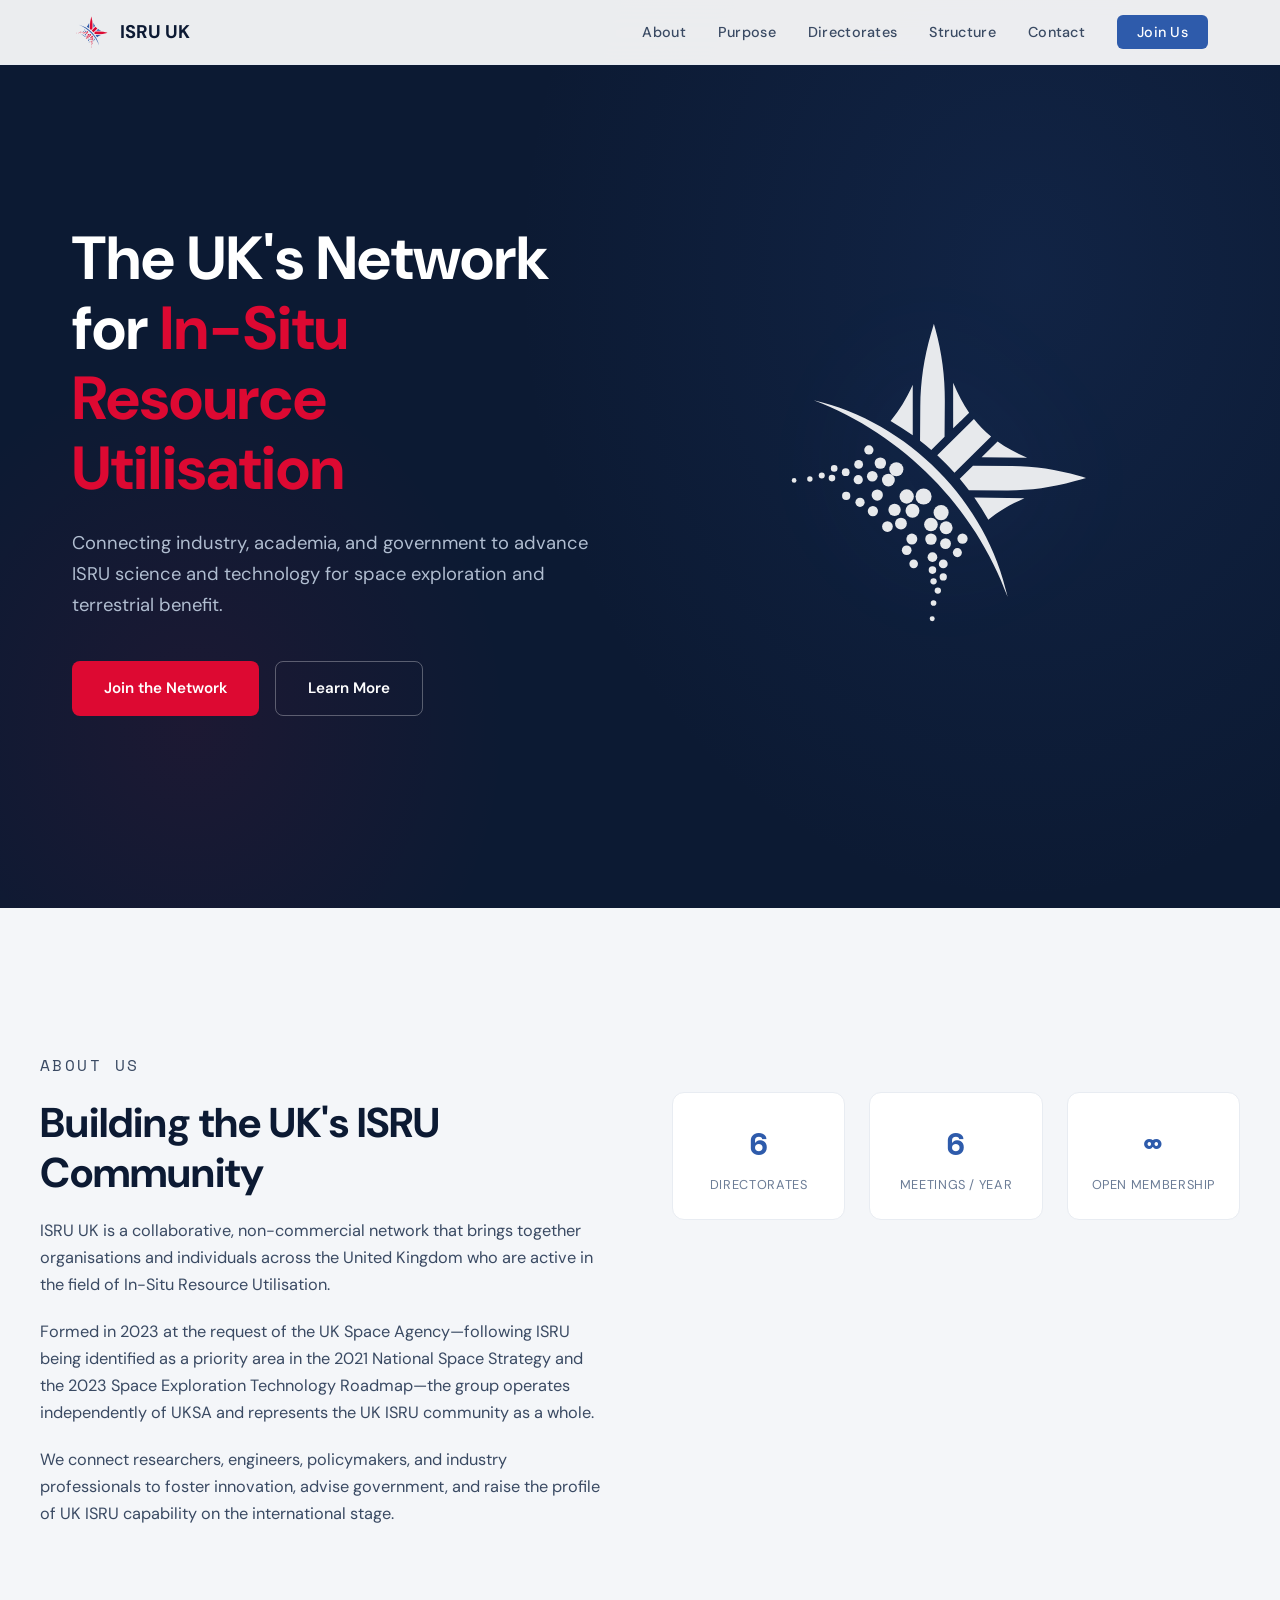
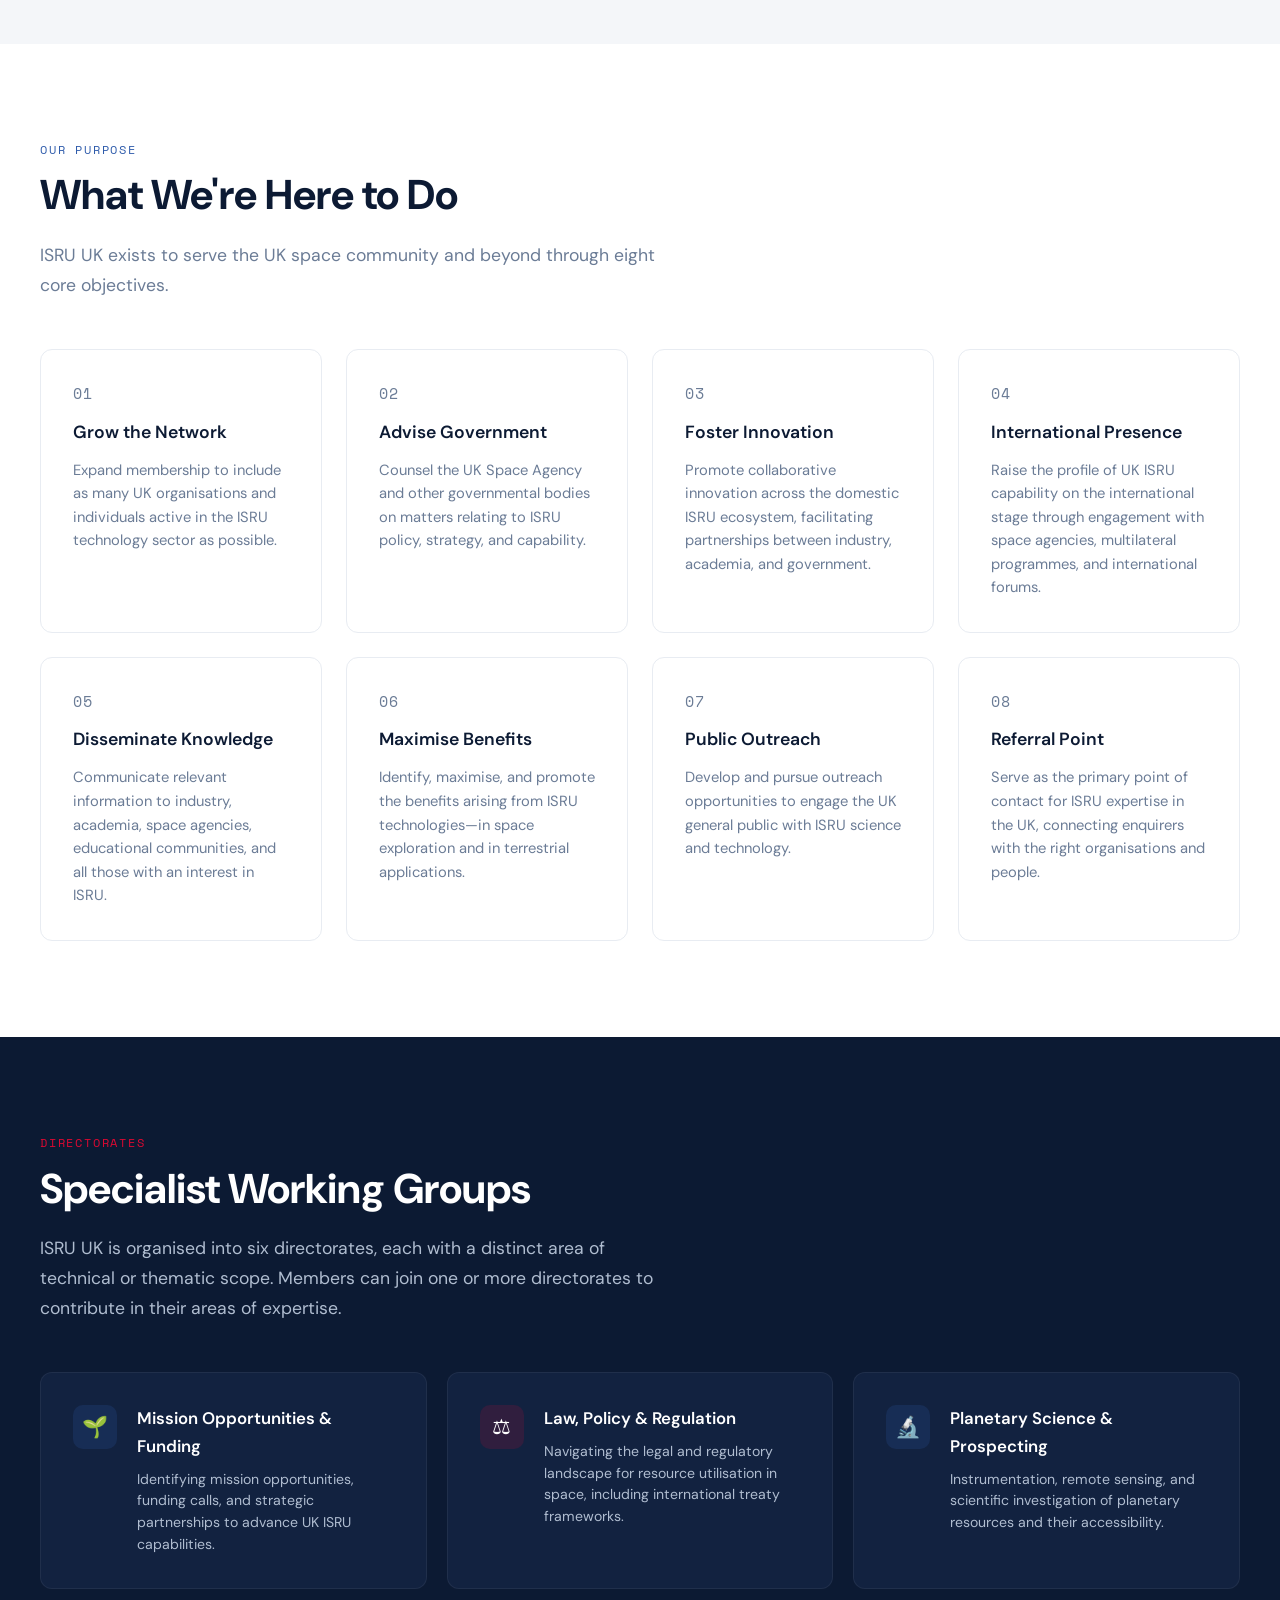
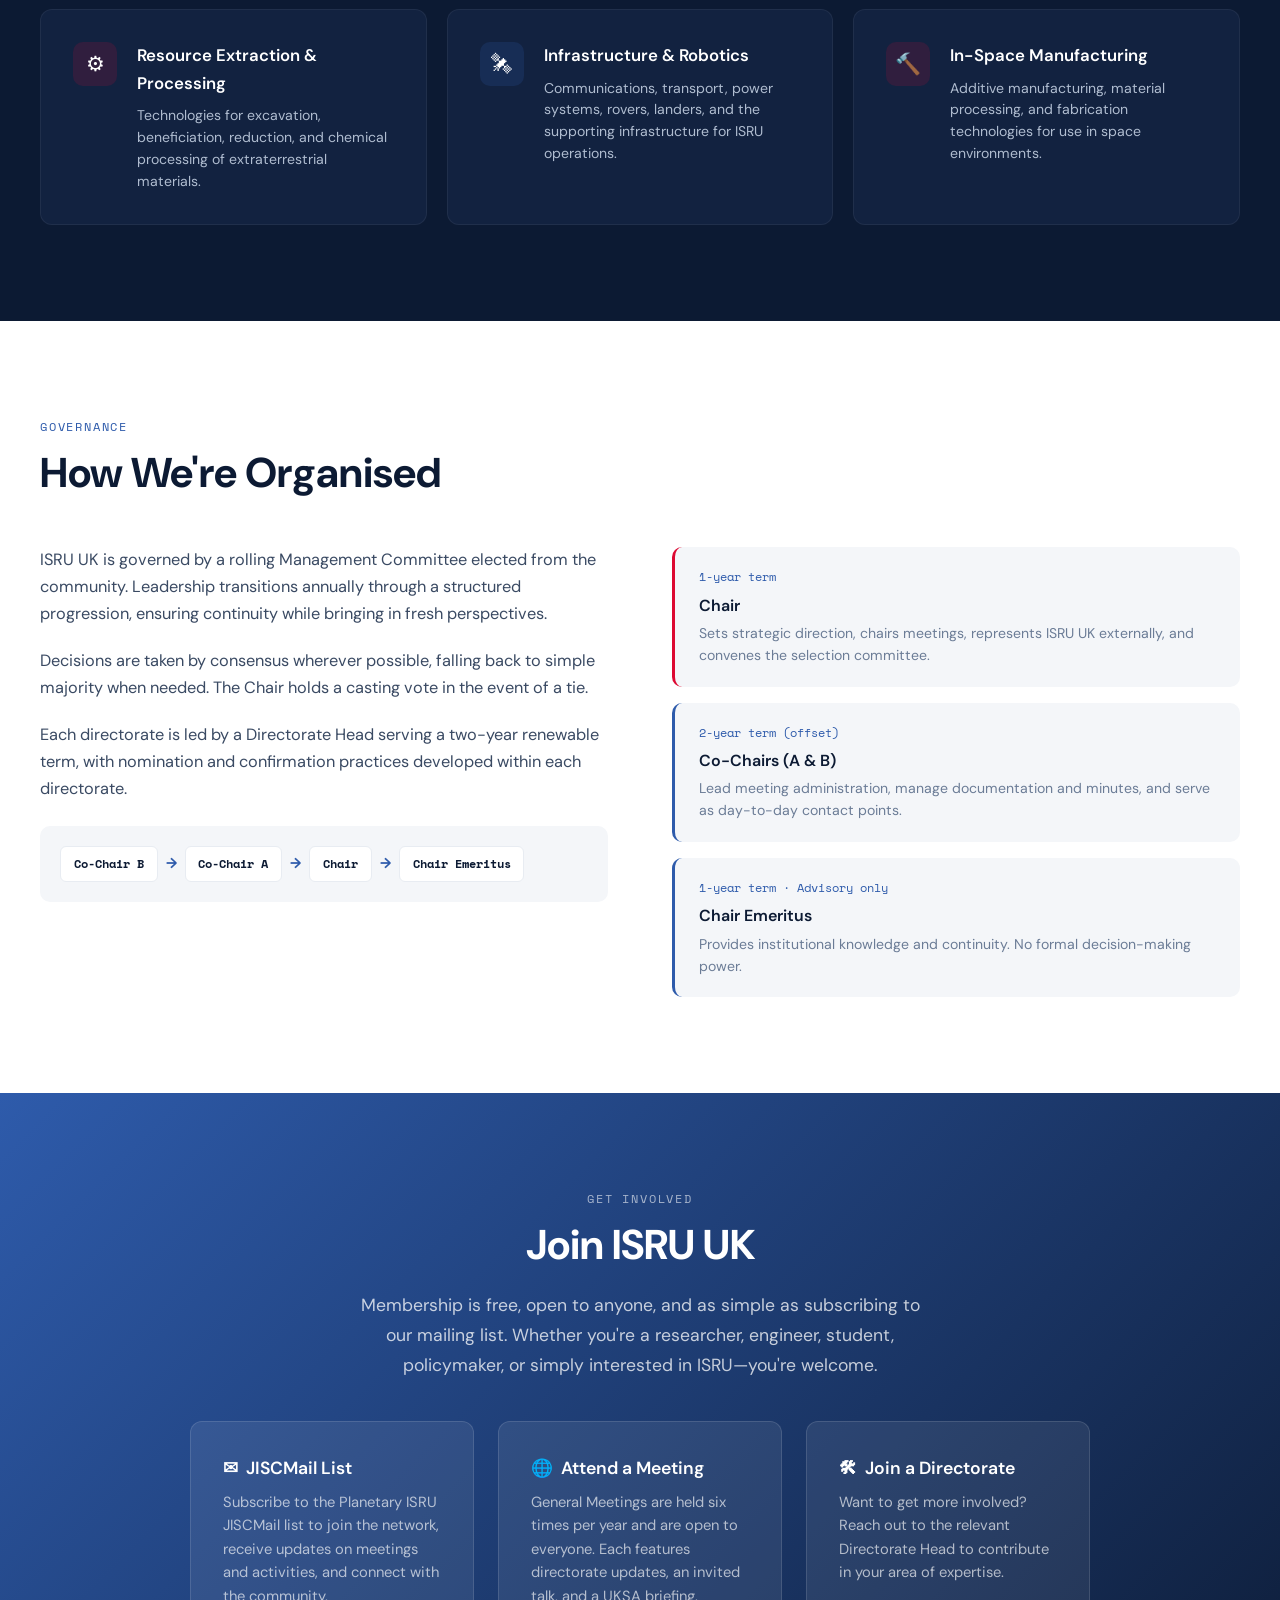
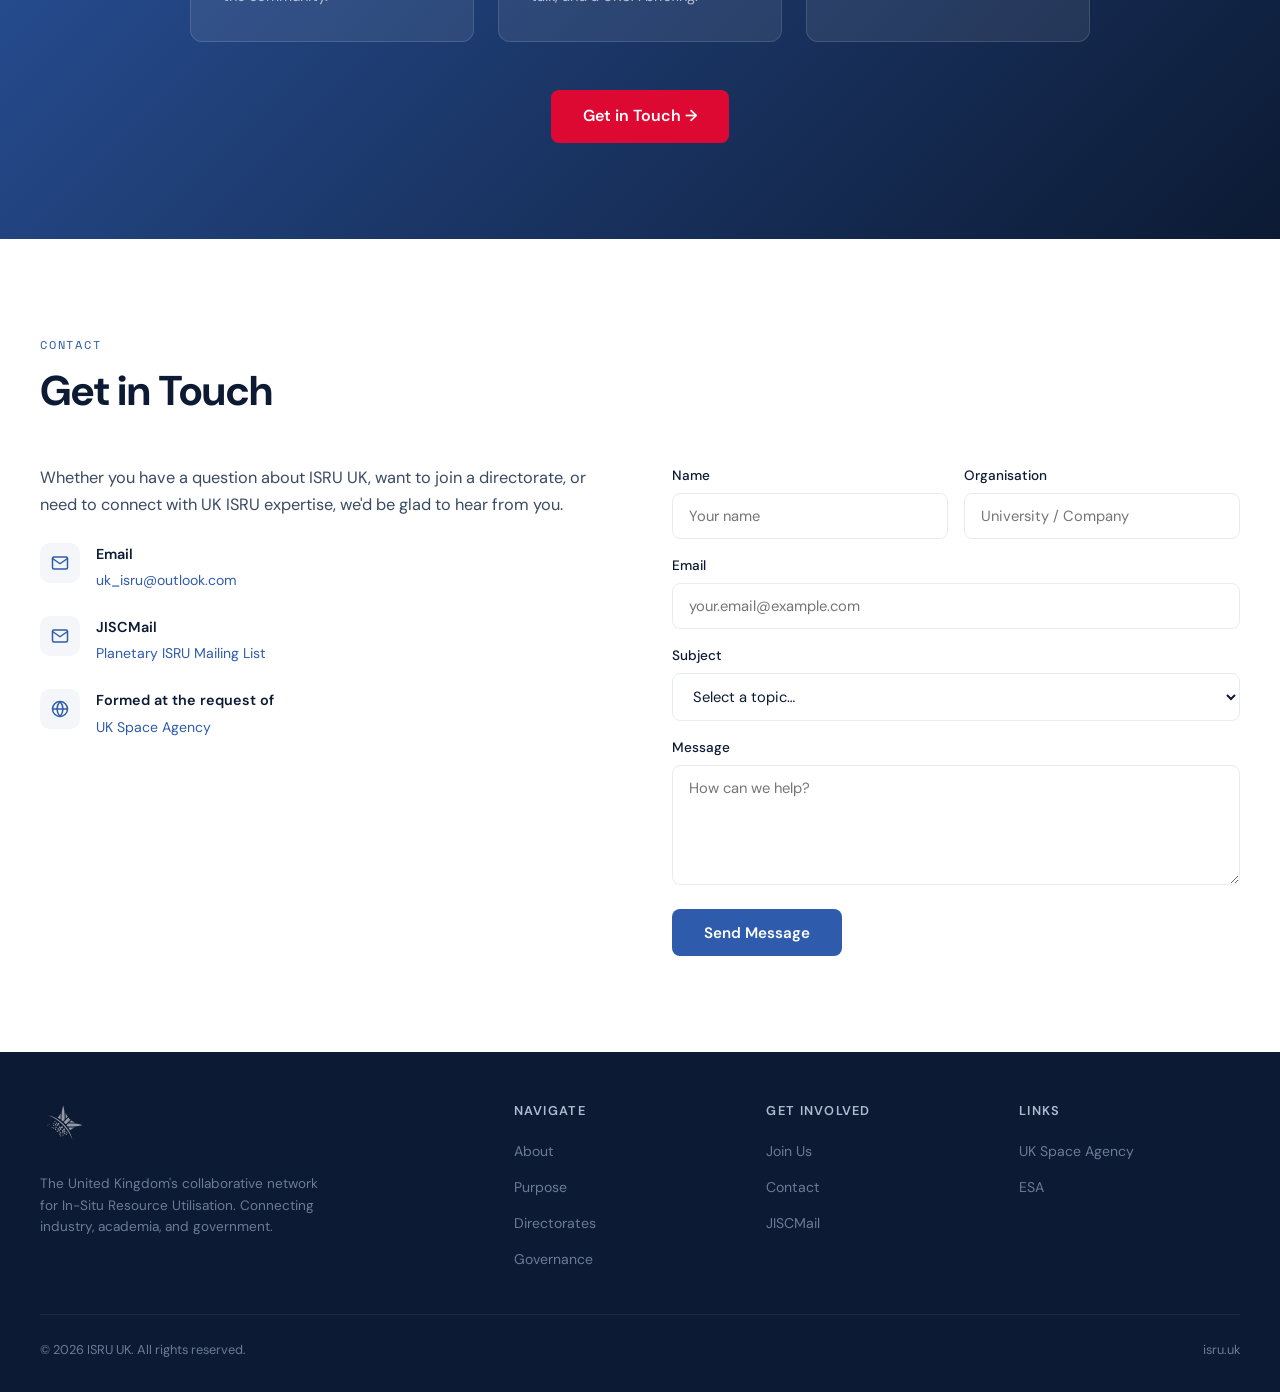
==== index.html @ b7655849 "Add files via upload" ====
<!DOCTYPE html>
<html lang="en">
<head>
<meta charset="UTF-8">
<meta name="viewport" content="width=device-width, initial-scale=1.0">
<title>ISRU UK — In-Situ Resource Utilisation</title>
<meta name="description" content="ISRU UK is the United Kingdom's collaborative network for In-Situ Resource Utilisation, connecting industry, academia, and government.">
<link rel="preconnect" href="https://fonts.googleapis.com">
<link href="https://fonts.googleapis.com/css2?family=DM+Sans:ital,wght@0,300;0,400;0,500;0,600;0,700;1,400&family=Space+Mono:wght@400;700&display=swap" rel="stylesheet">
<style>
*, *::before, *::after { margin: 0; padding: 0; box-sizing: border-box; }

:root {
  --red: #dd0932;
  --blue: #2e5bab;
  --navy: #0c1a33;
  --navy-mid: #122240;
  --navy-light: #1a2d50;
  --white: #ffffff;
  --off-white: #f4f6f9;
  --gray-100: #e8ecf2;
  --gray-300: #b0bdd0;
  --gray-500: #6b7c96;
  --gray-700: #3a4a63;
  --font-body: 'DM Sans', sans-serif;
  --font-mono: 'Space Mono', monospace;
}

html { scroll-behavior: smooth; }

body {
  font-family: var(--font-body);
  color: var(--navy);
  background: var(--white);
  line-height: 1.65;
  -webkit-font-smoothing: antialiased;
}

/* ---- NAV ---- */
.nav {
  position: fixed;
  top: 0;
  left: 0;
  right: 0;
  z-index: 100;
  background: rgba(255,255,255,0.92);
  backdrop-filter: blur(16px);
  -webkit-backdrop-filter: blur(16px);
  border-bottom: 1px solid var(--gray-100);
  transition: box-shadow 0.3s;
}
.nav.scrolled { box-shadow: 0 2px 24px rgba(12,26,51,0.08); }
.nav-inner {
  max-width: 1200px;
  margin: 0 auto;
  padding: 0 2rem;
  display: flex;
  align-items: center;
  justify-content: space-between;
  height: 64px;
}
.nav-logo { display: flex; align-items: center; gap: 0.5rem; text-decoration: none; }
.nav-logo svg { height: 40px; width: auto; }
.nav-links { display: flex; gap: 2rem; list-style: none; }
.nav-links a {
  text-decoration: none;
  color: var(--gray-700);
  font-size: 0.9rem;
  font-weight: 500;
  letter-spacing: 0.02em;
  transition: color 0.2s;
}
.nav-links a:hover { color: var(--blue); }
.nav-cta {
  background: var(--blue);
  color: var(--white) !important;
  padding: 0.5rem 1.25rem;
  border-radius: 6px;
  transition: background 0.2s !important;
}
.nav-cta:hover { background: var(--navy) !important; }

.mobile-toggle {
  display: none;
  background: none;
  border: none;
  cursor: pointer;
  width: 32px;
  height: 32px;
  position: relative;
}
.mobile-toggle span {
  display: block;
  width: 22px;
  height: 2px;
  background: var(--navy);
  position: absolute;
  left: 5px;
  transition: all 0.3s;
}
.mobile-toggle span:nth-child(1) { top: 9px; }
.mobile-toggle span:nth-child(2) { top: 15px; }
.mobile-toggle span:nth-child(3) { top: 21px; }

/* ---- HERO ---- */
.hero {
  min-height: 100vh;
  background: var(--navy);
  display: flex;
  align-items: center;
  position: relative;
  overflow: hidden;
}
.hero::before {
  content: '';
  position: absolute;
  top: -40%;
  right: -20%;
  width: 80%;
  height: 140%;
  background: radial-gradient(ellipse at center, rgba(46,91,171,0.15) 0%, transparent 70%);
  pointer-events: none;
}
.hero::after {
  content: '';
  position: absolute;
  bottom: -20%;
  left: -10%;
  width: 50%;
  height: 80%;
  background: radial-gradient(ellipse at center, rgba(221,9,50,0.08) 0%, transparent 70%);
  pointer-events: none;
}
.hero-inner {
  max-width: 1200px;
  margin: 0 auto;
  padding: 8rem 2rem 6rem;
  display: grid;
  grid-template-columns: 1fr 1fr;
  gap: 4rem;
  align-items: center;
  position: relative;
  z-index: 1;
}
.hero-text h1 {
  font-size: clamp(2.5rem, 5vw, 3.8rem);
  font-weight: 700;
  color: var(--white);
  line-height: 1.15;
  margin-bottom: 1.5rem;
}
.hero-text h1 span { color: var(--red); }
.hero-text p {
  font-size: 1.15rem;
  color: var(--gray-300);
  max-width: 520px;
  margin-bottom: 2.5rem;
  line-height: 1.7;
}
.hero-buttons { display: flex; gap: 1rem; flex-wrap: wrap; }
.btn {
  display: inline-flex;
  align-items: center;
  gap: 0.5rem;
  padding: 0.85rem 2rem;
  border-radius: 8px;
  font-family: var(--font-body);
  font-size: 0.95rem;
  font-weight: 600;
  text-decoration: none;
  transition: all 0.25s;
  cursor: pointer;
  border: none;
}
.btn-primary {
  background: var(--red);
  color: var(--white);
}
.btn-primary:hover { background: #c4082c; transform: translateY(-1px); }
.btn-outline {
  background: transparent;
  color: var(--white);
  border: 1.5px solid rgba(255,255,255,0.3);
}
.btn-outline:hover {
  border-color: var(--white);
  background: rgba(255,255,255,0.06);
}
.hero-visual {
  display: flex;
  justify-content: center;
  align-items: center;
}
.hero-visual svg {
  width: 100%;
  max-width: 380px;
  height: auto;
  opacity: 0.9;
  filter: drop-shadow(0 0 60px rgba(46,91,171,0.2));
}

/* ---- SECTIONS ---- */
section { padding: 6rem 2rem; }
.section-inner { max-width: 1200px; margin: 0 auto; }

.section-label {
  font-family: var(--font-mono);
  font-size: 0.75rem;
  letter-spacing: 0.15em;
  text-transform: uppercase;
  color: var(--blue);
  margin-bottom: 0.75rem;
}
.section-title {
  font-size: clamp(1.8rem, 3.5vw, 2.6rem);
  font-weight: 700;
  color: var(--navy);
  line-height: 1.2;
  margin-bottom: 1.25rem;
}
.section-subtitle {
  font-size: 1.1rem;
  color: var(--gray-500);
  max-width: 640px;
  line-height: 1.7;
}

/* ---- ABOUT ---- */
.about { background: var(--off-white); }
.about-grid {
  display: grid;
  grid-template-columns: 1fr 1fr;
  gap: 4rem;
  margin-top: 3rem;
  align-items: start;
}
.about-text p {
  color: var(--gray-700);
  margin-bottom: 1.25rem;
  font-size: 1.02rem;
}
.stat-row {
  display: grid;
  grid-template-columns: repeat(3, 1fr);
  gap: 1.5rem;
  margin-top: 2.5rem;
}
.stat {
  text-align: center;
  padding: 1.5rem 1rem;
  background: var(--white);
  border-radius: 12px;
  border: 1px solid var(--gray-100);
}
.stat-num {
  font-size: 2rem;
  font-weight: 700;
  color: var(--blue);
  font-family: var(--font-mono);
}
.stat-label {
  font-size: 0.8rem;
  color: var(--gray-500);
  margin-top: 0.25rem;
  text-transform: uppercase;
  letter-spacing: 0.05em;
}

/* ---- PURPOSES ---- */
.purposes-grid {
  display: grid;
  grid-template-columns: repeat(auto-fit, minmax(280px, 1fr));
  gap: 1.5rem;
  margin-top: 3rem;
}
.purpose-card {
  padding: 2rem;
  background: var(--white);
  border-radius: 12px;
  border: 1px solid var(--gray-100);
  transition: border-color 0.25s, box-shadow 0.25s;
}
.purpose-card:hover {
  border-color: var(--blue);
  box-shadow: 0 8px 32px rgba(46,91,171,0.08);
}
.purpose-num {
  font-family: var(--font-mono);
  font-size: 0.8rem;
  color: var(--blue);
  margin-bottom: 0.75rem;
  letter-spacing: 0.05em;
}
.purpose-card h3 {
  font-size: 1.1rem;
  font-weight: 600;
  margin-bottom: 0.75rem;
  color: var(--navy);
}
.purpose-card p {
  font-size: 0.92rem;
  color: var(--gray-500);
  line-height: 1.6;
}

/* ---- DIRECTORATES ---- */
.directorates { background: var(--navy); color: var(--white); }
.directorates .section-label { color: var(--red); }
.directorates .section-title { color: var(--white); }
.directorates .section-subtitle { color: var(--gray-300); }
.dir-grid {
  display: grid;
  grid-template-columns: repeat(auto-fit, minmax(320px, 1fr));
  gap: 1.25rem;
  margin-top: 3rem;
}
.dir-card {
  padding: 2rem;
  background: var(--navy-mid);
  border-radius: 12px;
  border: 1px solid rgba(255,255,255,0.06);
  transition: border-color 0.25s, background 0.25s;
  display: flex;
  gap: 1.25rem;
  align-items: flex-start;
}
.dir-card:hover {
  border-color: rgba(255,255,255,0.15);
  background: var(--navy-light);
}
.dir-icon {
  flex-shrink: 0;
  width: 44px;
  height: 44px;
  border-radius: 10px;
  display: flex;
  align-items: center;
  justify-content: center;
  font-size: 1.3rem;
}
.dir-icon.blue { background: rgba(46,91,171,0.2); }
.dir-icon.red { background: rgba(221,9,50,0.15); }
.dir-card h3 {
  font-size: 1.05rem;
  font-weight: 600;
  margin-bottom: 0.5rem;
}
.dir-card p {
  font-size: 0.88rem;
  color: var(--gray-300);
  line-height: 1.55;
}

/* ---- STRUCTURE ---- */
.structure-grid {
  display: grid;
  grid-template-columns: 1fr 1fr;
  gap: 4rem;
  margin-top: 3rem;
  align-items: start;
}
.role-list { display: flex; flex-direction: column; gap: 1rem; }
.role-item {
  display: flex;
  gap: 1rem;
  padding: 1.25rem 1.5rem;
  background: var(--off-white);
  border-radius: 10px;
  border-left: 3px solid var(--blue);
}
.role-item.accent { border-left-color: var(--red); }
.role-item h4 {
  font-size: 1rem;
  font-weight: 600;
  color: var(--navy);
  margin-bottom: 0.25rem;
}
.role-item .term {
  font-family: var(--font-mono);
  font-size: 0.75rem;
  color: var(--blue);
  margin-bottom: 0.35rem;
}
.role-item p {
  font-size: 0.88rem;
  color: var(--gray-500);
  line-height: 1.55;
}
.structure-text p {
  color: var(--gray-700);
  margin-bottom: 1.25rem;
  font-size: 1.02rem;
}
.progression {
  display: flex;
  align-items: center;
  gap: 0.5rem;
  flex-wrap: wrap;
  margin-top: 1.5rem;
  padding: 1.25rem;
  background: var(--off-white);
  border-radius: 10px;
}
.progression-step {
  font-family: var(--font-mono);
  font-size: 0.78rem;
  font-weight: 700;
  color: var(--navy);
  padding: 0.4rem 0.8rem;
  background: var(--white);
  border-radius: 6px;
  border: 1px solid var(--gray-100);
}
.progression-arrow {
  color: var(--blue);
  font-size: 0.9rem;
  font-weight: 700;
}

/* ---- JOIN ---- */
.join {
  background: linear-gradient(135deg, var(--blue) 0%, var(--navy) 100%);
  color: var(--white);
  text-align: center;
}
.join .section-label { color: rgba(255,255,255,0.6); }
.join .section-title { color: var(--white); }
.join .section-subtitle {
  color: rgba(255,255,255,0.75);
  margin: 0 auto 2.5rem;
  max-width: 560px;
}
.join-methods {
  display: grid;
  grid-template-columns: repeat(auto-fit, minmax(260px, 1fr));
  gap: 1.5rem;
  max-width: 900px;
  margin: 0 auto 3rem;
}
.join-card {
  padding: 2rem;
  background: rgba(255,255,255,0.08);
  border-radius: 12px;
  border: 1px solid rgba(255,255,255,0.12);
  text-align: left;
}
.join-card h3 {
  font-size: 1.1rem;
  font-weight: 600;
  margin-bottom: 0.5rem;
}
.join-card p {
  font-size: 0.92rem;
  color: rgba(255,255,255,0.65);
  line-height: 1.6;
}
.join-card a {
  color: var(--white);
  text-decoration: underline;
  text-underline-offset: 3px;
}

/* ---- CONTACT ---- */
.contact-grid {
  display: grid;
  grid-template-columns: 1fr 1fr;
  gap: 4rem;
  margin-top: 3rem;
}
.contact-info p {
  color: var(--gray-700);
  margin-bottom: 1.5rem;
  font-size: 1.02rem;
}
.contact-item {
  display: flex;
  align-items: flex-start;
  gap: 1rem;
  margin-bottom: 1.5rem;
}
.contact-icon {
  flex-shrink: 0;
  width: 40px;
  height: 40px;
  border-radius: 10px;
  background: var(--off-white);
  display: flex;
  align-items: center;
  justify-content: center;
}
.contact-icon svg {
  width: 18px;
  height: 18px;
  stroke: var(--blue);
  fill: none;
  stroke-width: 2;
  stroke-linecap: round;
  stroke-linejoin: round;
}
.contact-item h4 {
  font-size: 0.9rem;
  font-weight: 600;
  color: var(--navy);
  margin-bottom: 0.15rem;
}
.contact-item p {
  font-size: 0.88rem;
  color: var(--gray-500);
  margin-bottom: 0;
}
.contact-item a {
  color: var(--blue);
  text-decoration: none;
}
.contact-item a:hover { text-decoration: underline; }

.contact-form { display: flex; flex-direction: column; gap: 1rem; }
.form-row { display: grid; grid-template-columns: 1fr 1fr; gap: 1rem; }
.contact-form label {
  font-size: 0.85rem;
  font-weight: 500;
  color: var(--navy);
  display: block;
  margin-bottom: 0.35rem;
}
.contact-form input, .contact-form textarea, .contact-form select {
  width: 100%;
  padding: 0.75rem 1rem;
  border: 1.5px solid var(--gray-100);
  border-radius: 8px;
  font-family: var(--font-body);
  font-size: 0.92rem;
  color: var(--navy);
  background: var(--white);
  transition: border-color 0.2s;
  outline: none;
}
.contact-form input:focus, .contact-form textarea:focus, .contact-form select:focus {
  border-color: var(--blue);
}
.contact-form textarea { resize: vertical; min-height: 120px; }
.btn-submit {
  background: var(--blue);
  color: var(--white);
  padding: 0.85rem 2rem;
  align-self: flex-start;
}
.btn-submit:hover { background: var(--navy); transform: translateY(-1px); }

/* ---- FOOTER ---- */
.footer {
  background: var(--navy);
  color: var(--gray-300);
  padding: 3rem 2rem 2rem;
}
.footer-inner {
  max-width: 1200px;
  margin: 0 auto;
  display: grid;
  grid-template-columns: 2fr 1fr 1fr 1fr;
  gap: 2rem;
}
.footer-brand svg { height: 48px; width: auto; margin-bottom: 1rem; opacity: 0.8; }
.footer-brand p {
  font-size: 0.85rem;
  color: var(--gray-500);
  max-width: 280px;
  line-height: 1.6;
}
.footer h4 {
  font-size: 0.8rem;
  text-transform: uppercase;
  letter-spacing: 0.1em;
  color: var(--gray-300);
  margin-bottom: 1rem;
  font-weight: 600;
}
.footer ul { list-style: none; }
.footer ul li { margin-bottom: 0.6rem; }
.footer ul a {
  color: var(--gray-500);
  text-decoration: none;
  font-size: 0.88rem;
  transition: color 0.2s;
}
.footer ul a:hover { color: var(--white); }
.footer-bottom {
  max-width: 1200px;
  margin: 2rem auto 0;
  padding-top: 1.5rem;
  border-top: 1px solid rgba(255,255,255,0.06);
  display: flex;
  justify-content: space-between;
  align-items: center;
  font-size: 0.8rem;
  color: var(--gray-500);
}

/* ---- ANIMATIONS ---- */
.fade-in {
  opacity: 0;
  transform: translateY(24px);
  transition: opacity 0.7s ease, transform 0.7s ease;
}
.fade-in.visible {
  opacity: 1;
  transform: translateY(0);
}

/* ---- RESPONSIVE ---- */
@media (max-width: 900px) {
  .hero-inner { grid-template-columns: 1fr; text-align: center; padding-top: 7rem; }
  .hero-text p { margin-left: auto; margin-right: auto; }
  .hero-buttons { justify-content: center; }
  .hero-visual { margin-top: 2rem; }
  .hero-visual svg { max-width: 240px; }
  .about-grid, .structure-grid, .contact-grid { grid-template-columns: 1fr; }
  .stat-row { grid-template-columns: repeat(3, 1fr); }
  .footer-inner { grid-template-columns: 1fr 1fr; }
  .form-row { grid-template-columns: 1fr; }
}
@media (max-width: 640px) {
  .nav-links { display: none; }
  .nav-links.open {
    display: flex;
    flex-direction: column;
    position: absolute;
    top: 64px;
    left: 0;
    right: 0;
    background: rgba(255,255,255,0.97);
    backdrop-filter: blur(16px);
    padding: 1.5rem 2rem;
    gap: 1rem;
    border-bottom: 1px solid var(--gray-100);
  }
  .mobile-toggle { display: block; }
  .hero-inner { padding-top: 6rem; }
  section { padding: 4rem 1.25rem; }
  .purposes-grid { grid-template-columns: 1fr; }
  .dir-grid { grid-template-columns: 1fr; }
  .stat-row { grid-template-columns: 1fr; gap: 0.75rem; }
  .footer-inner { grid-template-columns: 1fr; }
  .footer-bottom { flex-direction: column; gap: 0.5rem; text-align: center; }
  .progression { flex-direction: column; }
}
</style>
</head>
<body>

<!-- ========== NAV ========== -->
<nav class="nav" id="nav">
  <div class="nav-inner">
    <a href="#" class="nav-logo">
      <!-- Logo: Colour, no text, for nav -->
      <svg viewBox="0 0 420 420" xmlns="http://www.w3.org/2000/svg">
        <g><circle cx="166.82" cy="269.2" r="6.52" fill="#dd0932"/><circle cx="173.18" cy="298.75" r="5.36" fill="#2e5bab"/><circle cx="229.19" cy="301.35" r="4.99" fill="#2e5bab"/><circle cx="131.37" cy="187.81" r="5.1" fill="#2e5bab"/><circle cx="79.3" cy="216.06" r="3.32" fill="#dd0932"/><circle cx="199.99" cy="270.24" r="7.56" fill="#dd0932"/><circle cx="179.58" cy="255.06" r="7.67" fill="#dd0932"/><circle cx="66.15" cy="220.01" r="2.98" fill="#dd0932"/><circle cx="135.81" cy="255.46" r="5.66" fill="#2e5bab"/><circle cx="106.32" cy="238.67" r="4.55" fill="#2e5bab"/><circle cx="211.2" cy="257.13" r="8.35" fill="#dd0932"/><circle cx="191.82" cy="239.34" r="8.9" fill="#dd0932"/><circle cx="151.89" cy="272.56" r="5.89" fill="#dd0932"/><circle cx="159.78" cy="254.04" r="6.82" fill="#dd0932"/><circle cx="178.89" cy="286.38" r="6.04" fill="#2e5bab"/><circle cx="201.4" cy="374.37" r="2.76" fill="#dd0932"/><circle cx="120.07" cy="203.9" r="4.88" fill="#2e5bab"/><circle cx="199.99" cy="286.43" r="6.33" fill="#dd0932"/><circle cx="121.61" cy="245.78" r="5.1" fill="#2e5bab"/><circle cx="48.75" cy="221.6" r="2.61" fill="#dd0932"/><circle cx="207.58" cy="343.31" r="3.5" fill="#dd0932"/><circle cx="202.85" cy="333.09" r="3.5" fill="#dd0932"/><circle cx="201.66" cy="320.69" r="4.16" fill="#dd0932"/><circle cx="135.14" cy="216.89" r="5.89" fill="#dd0932"/><circle cx="201.63" cy="306.35" r="5.36" fill="#dd0932"/><circle cx="180.9" cy="313.73" r="4.77" fill="#2e5bab"/><circle cx="216.09" cy="291.36" r="6" fill="#dd0932"/><circle cx="119.64" cy="220.74" r="5.1" fill="#dd0932"/><circle cx="93.04" cy="208.25" r="3.65" fill="#dd0932"/><circle cx="90.58" cy="218.99" r="3.65" fill="#dd0932"/><circle cx="161.74" cy="209.15" r="7.79" fill="#dd0932"/><circle cx="152.95" cy="221.14" r="7.08" fill="#dd0932"/><circle cx="173.18" cy="239.34" r="7.9" fill="#dd0932"/><circle cx="216.76" cy="273.9" r="7.15" fill="#dd0932"/><circle cx="140.66" cy="237.71" r="6.22" fill="#2e5bab"/><circle cx="144.07" cy="202.41" r="6.33" fill="#2e5bab"/><circle cx="202.85" cy="357.03" r="3.13" fill="#dd0932"/><circle cx="234.85" cy="286" r="5.66" fill="#2e5bab"/><circle cx="213.59" cy="313.84" r="4.88" fill="#dd0932"/><circle cx="105.76" cy="212.39" r="4.28" fill="#dd0932"/><circle cx="213.59" cy="328.18" r="3.99" fill="#dd0932"/></g>
        <g><g><path d="M224.52,113.6v50.44s17.66-17.42,17.66-17.42c-6.57-9.54-12.33-20.42-17.66-33.02Z" fill="#2e5bab"/><path d="M179.88,171.68v-55.75c-7.18,15.85-15.07,28.86-24.54,39.86,8.41,4.86,16.6,10.16,24.54,15.89Z" fill="#2e5bab"/><path d="M273.63,178.51l-17.67,17.42,50.41.67c-12.52-5.5-23.31-11.4-32.74-18.09Z" fill="#2e5bab"/><path d="M303.32,241.23l-55.43-.77c5.6,7.96,10.77,16.17,15.49,24.58,11.07-9.23,24.11-16.89,39.94-23.8Z" fill="#2e5bab"/><path d="M225.99,213.01l40.5-39.94c-7.08-5.77-13.34-12.12-19.01-19.28l-40.54,39.98c3.48,3.2,6.88,6.48,10.21,9.86,3.02,3.07,5.97,6.2,8.84,9.39Z" fill="#dd0932"/><path d="M215.04,173.39l.28-39.97c.19-26.59-3.27-53.07-10.33-78.7-.58-2.11-1.16-4.25-1.75-6.43-1.06,3.74-2.11,7.38-3.16,10.93-7.75,26.19-11.69,53.35-11.88,80.66l-.26,37.82c4.22,3.27,8.36,6.67,12.41,10.18l14.7-14.49Z" fill="#dd0932"/><path d="M231.81,219.67c3.5,4.12,6.87,8.33,10.12,12.62l41.18.29c25.37.18,50.62-3.22,75.03-10.14,4.27-1.21,8.68-2.43,13.23-3.65h0c-2.76-.78-5.47-1.56-8.13-2.34-24.02-7.02-48.88-10.73-73.91-10.9l-42.88-.3-14.63,14.43Z" fill="#dd0932"/></g><path d="M284.8,350.51c-36.3-99.45-115.59-179.78-214.49-217.5,104.55,23.99,191.91,112.65,214.49,217.5h0Z" fill="#2e5bab"/></g>
      </svg>
      <span style="font-weight:700;font-size:1.15rem;color:var(--navy);">ISRU UK</span>
    </a>
    <ul class="nav-links" id="navLinks">
      <li><a href="#about">About</a></li>
      <li><a href="#purpose">Purpose</a></li>
      <li><a href="#directorates">Directorates</a></li>
      <li><a href="#structure">Structure</a></li>
      <li><a href="#contact">Contact</a></li>
      <li><a href="#join" class="nav-cta">Join Us</a></li>
    </ul>
    <button class="mobile-toggle" id="mobileToggle" aria-label="Menu">
      <span></span><span></span><span></span>
    </button>
  </div>
</nav>

<!-- ========== HERO ========== -->
<section class="hero">
  <div class="hero-inner">
    <div class="hero-text">
      <h1>The UK's Network for <span>In-Situ Resource Utilisation</span></h1>
      <p>Connecting industry, academia, and government to advance ISRU science and technology for space exploration and terrestrial benefit.</p>
      <div class="hero-buttons">
        <a href="#join" class="btn btn-primary">Join the Network</a>
        <a href="#about" class="btn btn-outline">Learn More</a>
      </div>
    </div>
    <div class="hero-visual">
      <!-- White logo for dark background -->
      <svg viewBox="0 0 420 420" xmlns="http://www.w3.org/2000/svg">
        <g><circle cx="166.83" cy="269.17" r="6.52" fill="#fff"/><circle cx="173.19" cy="298.72" r="5.36" fill="#fff"/><circle cx="229.2" cy="301.32" r="4.99" fill="#fff"/><circle cx="131.38" cy="187.78" r="5.1" fill="#fff"/><circle cx="79.31" cy="216.03" r="3.32" fill="#fff"/><circle cx="200" cy="270.21" r="7.56" fill="#fff"/><circle cx="179.59" cy="255.03" r="7.67" fill="#fff"/><circle cx="66.16" cy="219.98" r="2.98" fill="#fff"/><circle cx="135.82" cy="255.43" r="5.66" fill="#fff"/><circle cx="106.33" cy="238.64" r="4.55" fill="#fff"/><circle cx="211.21" cy="257.1" r="8.35" fill="#fff"/><circle cx="191.83" cy="239.31" r="8.9" fill="#fff"/><circle cx="151.9" cy="272.53" r="5.89" fill="#fff"/><circle cx="159.79" cy="254.01" r="6.82" fill="#fff"/><circle cx="178.9" cy="286.35" r="6.04" fill="#fff"/><circle cx="201.41" cy="374.34" r="2.76" fill="#fff"/><circle cx="120.08" cy="203.87" r="4.88" fill="#fff"/><circle cx="200" cy="286.4" r="6.33" fill="#fff"/><circle cx="121.62" cy="245.75" r="5.1" fill="#fff"/><circle cx="48.76" cy="221.57" r="2.61" fill="#fff"/><circle cx="207.59" cy="343.28" r="3.5" fill="#fff"/><circle cx="202.87" cy="333.06" r="3.5" fill="#fff"/><circle cx="201.67" cy="320.66" r="4.16" fill="#fff"/><circle cx="135.15" cy="216.86" r="5.89" fill="#fff"/><circle cx="201.64" cy="306.32" r="5.36" fill="#fff"/><circle cx="180.91" cy="313.7" r="4.77" fill="#fff"/><circle cx="216.1" cy="291.33" r="6" fill="#fff"/><circle cx="119.65" cy="220.71" r="5.1" fill="#fff"/><circle cx="93.05" cy="208.22" r="3.65" fill="#fff"/><circle cx="90.59" cy="218.96" r="3.65" fill="#fff"/><circle cx="161.75" cy="209.12" r="7.79" fill="#fff"/><circle cx="152.96" cy="221.11" r="7.08" fill="#fff"/><circle cx="173.19" cy="239.31" r="7.9" fill="#fff"/><circle cx="216.77" cy="273.88" r="7.15" fill="#fff"/><circle cx="140.67" cy="237.68" r="6.22" fill="#fff"/><circle cx="144.08" cy="202.38" r="6.33" fill="#fff"/><circle cx="202.86" cy="357" r="3.13" fill="#fff"/><circle cx="234.86" cy="285.97" r="5.66" fill="#fff"/><circle cx="213.6" cy="313.81" r="4.88" fill="#fff"/><circle cx="105.77" cy="212.37" r="4.28" fill="#fff"/><circle cx="213.6" cy="328.15" r="3.99" fill="#fff"/></g>
        <g><g><path d="M224.53,113.57v50.44s17.66-17.42,17.66-17.42c-6.57-9.54-12.33-20.42-17.66-33.02Z" fill="#fff"/><path d="M179.89,171.65v-55.75c-7.18,15.85-15.07,28.86-24.54,39.86,8.41,4.86,16.6,10.16,24.54,15.89Z" fill="#fff"/><path d="M273.64,178.48l-17.67,17.42,50.41.67c-12.52-5.5-23.31-11.4-32.74-18.09Z" fill="#fff"/><path d="M303.33,241.2l-55.43-.77c5.6,7.96,10.77,16.17,15.49,24.58,11.07-9.23,24.11-16.89,39.94-23.8Z" fill="#fff"/><path d="M226,212.98l40.5-39.94c-7.08-5.77-13.34-12.12-19.01-19.28l-40.54,39.98c3.48,3.2,6.88,6.48,10.21,9.86,3.02,3.07,5.97,6.2,8.84,9.39Z" fill="#fff"/><path d="M215.05,173.36l.28-39.97c.19-26.59-3.27-53.07-10.33-78.7-.58-2.11-1.16-4.25-1.75-6.43-1.06,3.74-2.11,7.38-3.16,10.93-7.75,26.19-11.69,53.35-11.88,80.66l-.26,37.82c4.22,3.27,8.36,6.67,12.41,10.18l14.7-14.49Z" fill="#fff"/><path d="M231.82,219.64c3.5,4.12,6.87,8.33,10.12,12.62l41.18.29c25.37.18,50.62-3.22,75.03-10.14,4.27-1.21,8.68-2.43,13.23-3.65h0c-2.76-.78-5.47-1.56-8.13-2.34-24.02-7.02-48.88-10.73-73.91-10.9l-42.88-.3-14.63,14.43Z" fill="#fff"/></g><path d="M284.81,350.49c-36.3-99.45-115.59-179.78-214.49-217.5,104.55,23.99,191.91,112.65,214.49,217.5h0Z" fill="#fff"/></g>
      </svg>
    </div>
  </div>
</section>

<!-- ========== ABOUT ========== -->
<section class="about" id="about">
  <div class="section-inner">
    <div class="about-grid fade-in">
      <div class="about-text">
        <p class="section-label">About Us</p>
        <h2 class="section-title">Building the UK's ISRU Community</h2>
        <p>ISRU UK is a collaborative, non-commercial network that brings together organisations and individuals across the United Kingdom who are active in the field of In-Situ Resource Utilisation.</p>
        <p>Formed in 2023 at the request of the UK Space Agency&mdash;following ISRU being identified as a priority area in the 2021 National Space Strategy and the 2023 Space Exploration Technology Roadmap&mdash;the group operates independently of UKSA and represents the UK ISRU community as a whole.</p>
        <p>We connect researchers, engineers, policymakers, and industry professionals to foster innovation, advise government, and raise the profile of UK ISRU capability on the international stage.</p>
      </div>
      <div>
        <div class="stat-row">
          <div class="stat">
            <div class="stat-num">6</div>
            <div class="stat-label">Directorates</div>
          </div>
          <div class="stat">
            <div class="stat-num">6</div>
            <div class="stat-label">Meetings / Year</div>
          </div>
          <div class="stat">
            <div class="stat-num">&infin;</div>
            <div class="stat-label">Open Membership</div>
          </div>
        </div>
      </div>
    </div>
  </div>
</section>

<!-- ========== PURPOSE ========== -->
<section id="purpose">
  <div class="section-inner">
    <p class="section-label fade-in">Our Purpose</p>
    <h2 class="section-title fade-in">What We're Here to Do</h2>
    <p class="section-subtitle fade-in">ISRU UK exists to serve the UK space community and beyond through eight core objectives.</p>
    <div class="purposes-grid">
      <div class="purpose-card fade-in">
        <p class="purpose-num">01</p>
        <h3>Grow the Network</h3>
        <p>Expand membership to include as many UK organisations and individuals active in the ISRU technology sector as possible.</p>
      </div>
      <div class="purpose-card fade-in">
        <p class="purpose-num">02</p>
        <h3>Advise Government</h3>
        <p>Counsel the UK Space Agency and other governmental bodies on matters relating to ISRU policy, strategy, and capability.</p>
      </div>
      <div class="purpose-card fade-in">
        <p class="purpose-num">03</p>
        <h3>Foster Innovation</h3>
        <p>Promote collaborative innovation across the domestic ISRU ecosystem, facilitating partnerships between industry, academia, and government.</p>
      </div>
      <div class="purpose-card fade-in">
        <p class="purpose-num">04</p>
        <h3>International Presence</h3>
        <p>Raise the profile of UK ISRU capability on the international stage through engagement with space agencies, multilateral programmes, and international forums.</p>
      </div>
      <div class="purpose-card fade-in">
        <p class="purpose-num">05</p>
        <h3>Disseminate Knowledge</h3>
        <p>Communicate relevant information to industry, academia, space agencies, educational communities, and all those with an interest in ISRU.</p>
      </div>
      <div class="purpose-card fade-in">
        <p class="purpose-num">06</p>
        <h3>Maximise Benefits</h3>
        <p>Identify, maximise, and promote the benefits arising from ISRU technologies&mdash;in space exploration and in terrestrial applications.</p>
      </div>
      <div class="purpose-card fade-in">
        <p class="purpose-num">07</p>
        <h3>Public Outreach</h3>
        <p>Develop and pursue outreach opportunities to engage the UK general public with ISRU science and technology.</p>
      </div>
      <div class="purpose-card fade-in">
        <p class="purpose-num">08</p>
        <h3>Referral Point</h3>
        <p>Serve as the primary point of contact for ISRU expertise in the UK, connecting enquirers with the right organisations and people.</p>
      </div>
    </div>
  </div>
</section>

<!-- ========== DIRECTORATES ========== -->
<section class="directorates" id="directorates">
  <div class="section-inner">
    <p class="section-label fade-in">Directorates</p>
    <h2 class="section-title fade-in">Specialist Working Groups</h2>
    <p class="section-subtitle fade-in">ISRU UK is organised into six directorates, each with a distinct area of technical or thematic scope. Members can join one or more directorates to contribute in their areas of expertise.</p>
    <div class="dir-grid">
      <div class="dir-card fade-in">
        <div class="dir-icon blue">&#127793;</div>
        <div>
          <h3>Mission Opportunities &amp; Funding</h3>
          <p>Identifying mission opportunities, funding calls, and strategic partnerships to advance UK ISRU capabilities.</p>
        </div>
      </div>
      <div class="dir-card fade-in">
        <div class="dir-icon red">&#9878;</div>
        <div>
          <h3>Law, Policy &amp; Regulation</h3>
          <p>Navigating the legal and regulatory landscape for resource utilisation in space, including international treaty frameworks.</p>
        </div>
      </div>
      <div class="dir-card fade-in">
        <div class="dir-icon blue">&#128300;</div>
        <div>
          <h3>Planetary Science &amp; Prospecting</h3>
          <p>Instrumentation, remote sensing, and scientific investigation of planetary resources and their accessibility.</p>
        </div>
      </div>
      <div class="dir-card fade-in">
        <div class="dir-icon red">&#9881;</div>
        <div>
          <h3>Resource Extraction &amp; Processing</h3>
          <p>Technologies for excavation, beneficiation, reduction, and chemical processing of extraterrestrial materials.</p>
        </div>
      </div>
      <div class="dir-card fade-in">
        <div class="dir-icon blue">&#128752;</div>
        <div>
          <h3>Infrastructure &amp; Robotics</h3>
          <p>Communications, transport, power systems, rovers, landers, and the supporting infrastructure for ISRU operations.</p>
        </div>
      </div>
      <div class="dir-card fade-in">
        <div class="dir-icon red">&#128296;</div>
        <div>
          <h3>In-Space Manufacturing</h3>
          <p>Additive manufacturing, material processing, and fabrication technologies for use in space environments.</p>
        </div>
      </div>
    </div>
  </div>
</section>

<!-- ========== STRUCTURE ========== -->
<section id="structure">
  <div class="section-inner">
    <p class="section-label fade-in">Governance</p>
    <h2 class="section-title fade-in">How We're Organised</h2>
    <div class="structure-grid">
      <div class="fade-in">
        <div class="structure-text">
          <p>ISRU UK is governed by a rolling Management Committee elected from the community. Leadership transitions annually through a structured progression, ensuring continuity while bringing in fresh perspectives.</p>
          <p>Decisions are taken by consensus wherever possible, falling back to simple majority when needed. The Chair holds a casting vote in the event of a tie.</p>
          <p>Each directorate is led by a Directorate Head serving a two-year renewable term, with nomination and confirmation practices developed within each directorate.</p>
        </div>
        <div class="progression">
          <span class="progression-step">Co-Chair B</span>
          <span class="progression-arrow">&rarr;</span>
          <span class="progression-step">Co-Chair A</span>
          <span class="progression-arrow">&rarr;</span>
          <span class="progression-step">Chair</span>
          <span class="progression-arrow">&rarr;</span>
          <span class="progression-step">Chair Emeritus</span>
        </div>
      </div>
      <div class="role-list fade-in">
        <div class="role-item accent">
          <div>
            <div class="term">1-year term</div>
            <h4>Chair</h4>
            <p>Sets strategic direction, chairs meetings, represents ISRU UK externally, and convenes the selection committee.</p>
          </div>
        </div>
        <div class="role-item">
          <div>
            <div class="term">2-year term (offset)</div>
            <h4>Co-Chairs (A &amp; B)</h4>
            <p>Lead meeting administration, manage documentation and minutes, and serve as day-to-day contact points.</p>
          </div>
        </div>
        <div class="role-item">
          <div>
            <div class="term">1-year term &middot; Advisory only</div>
            <h4>Chair Emeritus</h4>
            <p>Provides institutional knowledge and continuity. No formal decision-making power.</p>
          </div>
        </div>
      </div>
    </div>
  </div>
</section>

<!-- ========== JOIN ========== -->
<section class="join" id="join">
  <div class="section-inner">
    <p class="section-label fade-in">Get Involved</p>
    <h2 class="section-title fade-in">Join ISRU UK</h2>
    <p class="section-subtitle fade-in">Membership is free, open to anyone, and as simple as subscribing to our mailing list. Whether you're a researcher, engineer, student, policymaker, or simply interested in ISRU&mdash;you're welcome.</p>
    <div class="join-methods fade-in">
      <div class="join-card">
        <h3>&#9993; &nbsp;JISCMail List</h3>
        <p>Subscribe to the Planetary ISRU JISCMail list to join the network, receive updates on meetings and activities, and connect with the community.</p>
      </div>
      <div class="join-card">
        <h3>&#127760; &nbsp;Attend a Meeting</h3>
        <p>General Meetings are held six times per year and are open to everyone. Each features directorate updates, an invited talk, and a UKSA briefing.</p>
      </div>
      <div class="join-card">
        <h3>&#128736; &nbsp;Join a Directorate</h3>
        <p>Want to get more involved? Reach out to the relevant Directorate Head to contribute in your area of expertise.</p>
      </div>
    </div>
    <a href="#contact" class="btn btn-primary" style="font-size:1rem;">Get in Touch &rarr;</a>
  </div>
</section>

<!-- ========== CONTACT ========== -->
<section id="contact">
  <div class="section-inner">
    <p class="section-label fade-in">Contact</p>
    <h2 class="section-title fade-in">Get in Touch</h2>
    <div class="contact-grid">
      <div class="contact-info fade-in">
        <p>Whether you have a question about ISRU UK, want to join a directorate, or need to connect with UK ISRU expertise, we'd be glad to hear from you.</p>
        <div class="contact-item">
          <div class="contact-icon">
            <svg viewBox="0 0 24 24"><path d="M4 4h16c1.1 0 2 .9 2 2v12c0 1.1-.9 2-2 2H4c-1.1 0-2-.9-2-2V6c0-1.1.9-2 2-2z"/><polyline points="22,6 12,13 2,6"/></svg>
          </div>
          <div>
            <h4>Email</h4>
            <p><a href="mailto:uk_isru@outlook.com">uk_isru@outlook.com</a></p>
          </div>
        </div>
        <div class="contact-item">
          <div class="contact-icon">
            <svg viewBox="0 0 24 24"><path d="M4 4h16c1.1 0 2 .9 2 2v12c0 1.1-.9 2-2 2H4c-1.1 0-2-.9-2-2V6c0-1.1.9-2 2-2z"/><polyline points="22,6 12,13 2,6"/></svg>
          </div>
          <div>
            <h4>JISCMail</h4>
            <p><a href="https://www.jiscmail.ac.uk/cgi-bin/webadmin?A0=PLANETARY-ISRU" target="_blank" rel="noopener">Planetary ISRU Mailing List</a></p>
          </div>
        </div>
        <div class="contact-item">
          <div class="contact-icon">
            <svg viewBox="0 0 24 24"><circle cx="12" cy="12" r="10"/><line x1="2" y1="12" x2="22" y2="12"/><path d="M12 2a15.3 15.3 0 0 1 4 10 15.3 15.3 0 0 1-4 10 15.3 15.3 0 0 1-4-10 15.3 15.3 0 0 1 4-10z"/></svg>
          </div>
          <div>
            <h4>Formed at the request of</h4>
            <p><a href="https://www.gov.uk/government/organisations/uk-space-agency" target="_blank" rel="noopener">UK Space Agency</a></p>
          </div>
        </div>
      </div>
      <div class="fade-in">
        <div class="contact-form" id="contactForm">
          <div class="form-row">
            <div>
              <label for="name">Name</label>
              <input type="text" id="name" placeholder="Your name">
            </div>
            <div>
              <label for="org">Organisation</label>
              <input type="text" id="org" placeholder="University / Company">
            </div>
          </div>
          <div>
            <label for="email">Email</label>
            <input type="email" id="email" placeholder="your.email@example.com">
          </div>
          <div>
            <label for="subject">Subject</label>
            <select id="subject">
              <option value="">Select a topic&hellip;</option>
              <option>General enquiry</option>
              <option>Joining the network</option>
              <option>Joining a directorate</option>
              <option>ISRU expertise referral</option>
              <option>Press / media</option>
              <option>Other</option>
            </select>
          </div>
          <div>
            <label for="message">Message</label>
            <textarea id="message" placeholder="How can we help?"></textarea>
          </div>
          <button class="btn btn-submit" onclick="handleSubmit()">Send Message</button>
          <p id="formNote" style="font-size:0.82rem;color:var(--gray-500);display:none;">This form will open your email client with the message pre-filled. Alternatively, email us directly at uk_isru@outlook.com.</p>
        </div>
      </div>
    </div>
  </div>
</section>

<!-- ========== FOOTER ========== -->
<footer class="footer">
  <div class="footer-inner">
    <div class="footer-brand">
      <svg viewBox="0 0 420 420" xmlns="http://www.w3.org/2000/svg" style="height:48px;">
        <g opacity="0.7"><circle cx="166.83" cy="269.17" r="6.52" fill="#fff"/><circle cx="173.19" cy="298.72" r="5.36" fill="#fff"/><circle cx="229.2" cy="301.32" r="4.99" fill="#fff"/><circle cx="131.38" cy="187.78" r="5.1" fill="#fff"/><circle cx="79.31" cy="216.03" r="3.32" fill="#fff"/><circle cx="200" cy="270.21" r="7.56" fill="#fff"/><circle cx="179.59" cy="255.03" r="7.67" fill="#fff"/><circle cx="66.16" cy="219.98" r="2.98" fill="#fff"/><circle cx="135.82" cy="255.43" r="5.66" fill="#fff"/><circle cx="106.33" cy="238.64" r="4.55" fill="#fff"/><circle cx="211.21" cy="257.1" r="8.35" fill="#fff"/><circle cx="191.83" cy="239.31" r="8.9" fill="#fff"/><circle cx="151.9" cy="272.53" r="5.89" fill="#fff"/><circle cx="159.79" cy="254.01" r="6.82" fill="#fff"/><circle cx="178.9" cy="286.35" r="6.04" fill="#fff"/><circle cx="120.08" cy="203.87" r="4.88" fill="#fff"/><circle cx="200" cy="286.4" r="6.33" fill="#fff"/><circle cx="121.62" cy="245.75" r="5.1" fill="#fff"/><circle cx="135.15" cy="216.86" r="5.89" fill="#fff"/><circle cx="201.64" cy="306.32" r="5.36" fill="#fff"/><circle cx="180.91" cy="313.7" r="4.77" fill="#fff"/><circle cx="216.1" cy="291.33" r="6" fill="#fff"/><circle cx="119.65" cy="220.71" r="5.1" fill="#fff"/><circle cx="161.75" cy="209.12" r="7.79" fill="#fff"/><circle cx="152.96" cy="221.11" r="7.08" fill="#fff"/><circle cx="173.19" cy="239.31" r="7.9" fill="#fff"/><circle cx="216.77" cy="273.88" r="7.15" fill="#fff"/><circle cx="140.67" cy="237.68" r="6.22" fill="#fff"/><circle cx="144.08" cy="202.38" r="6.33" fill="#fff"/><circle cx="234.86" cy="285.97" r="5.66" fill="#fff"/></g>
        <g opacity="0.7"><g><path d="M224.53,113.57v50.44s17.66-17.42,17.66-17.42c-6.57-9.54-12.33-20.42-17.66-33.02Z" fill="#fff"/><path d="M179.89,171.65v-55.75c-7.18,15.85-15.07,28.86-24.54,39.86,8.41,4.86,16.6,10.16,24.54,15.89Z" fill="#fff"/><path d="M273.64,178.48l-17.67,17.42,50.41.67c-12.52-5.5-23.31-11.4-32.74-18.09Z" fill="#fff"/><path d="M303.33,241.2l-55.43-.77c5.6,7.96,10.77,16.17,15.49,24.58,11.07-9.23,24.11-16.89,39.94-23.8Z" fill="#fff"/><path d="M226,212.98l40.5-39.94c-7.08-5.77-13.34-12.12-19.01-19.28l-40.54,39.98c3.48,3.2,6.88,6.48,10.21,9.86,3.02,3.07,5.97,6.2,8.84,9.39Z" fill="#fff"/><path d="M215.05,173.36l.28-39.97c.19-26.59-3.27-53.07-10.33-78.7-.58-2.11-1.16-4.25-1.75-6.43-1.06,3.74-2.11,7.38-3.16,10.93-7.75,26.19-11.69,53.35-11.88,80.66l-.26,37.82c4.22,3.27,8.36,6.67,12.41,10.18l14.7-14.49Z" fill="#fff"/><path d="M231.82,219.64c3.5,4.12,6.87,8.33,10.12,12.62l41.18.29c25.37.18,50.62-3.22,75.03-10.14,4.27-1.21,8.68-2.43,13.23-3.65h0c-2.76-.78-5.47-1.56-8.13-2.34-24.02-7.02-48.88-10.73-73.91-10.9l-42.88-.3-14.63,14.43Z" fill="#fff"/></g><path d="M284.81,350.49c-36.3-99.45-115.59-179.78-214.49-217.5,104.55,23.99,191.91,112.65,214.49,217.5h0Z" fill="#fff"/></g>
      </svg>
      <p>The United Kingdom's collaborative network for In-Situ Resource Utilisation. Connecting industry, academia, and government.</p>
    </div>
    <div>
      <h4>Navigate</h4>
      <ul>
        <li><a href="#about">About</a></li>
        <li><a href="#purpose">Purpose</a></li>
        <li><a href="#directorates">Directorates</a></li>
        <li><a href="#structure">Governance</a></li>
      </ul>
    </div>
    <div>
      <h4>Get Involved</h4>
      <ul>
        <li><a href="#join">Join Us</a></li>
        <li><a href="#contact">Contact</a></li>
        <li><a href="https://www.jiscmail.ac.uk/cgi-bin/webadmin?A0=PLANETARY-ISRU" target="_blank" rel="noopener">JISCMail</a></li>
      </ul>
    </div>
    <div>
      <h4>Links</h4>
      <ul>
        <li><a href="https://www.gov.uk/government/organisations/uk-space-agency" target="_blank" rel="noopener">UK Space Agency</a></li>
        <li><a href="https://www.esa.int" target="_blank" rel="noopener">ESA</a></li>
      </ul>
    </div>
  </div>
  <div class="footer-bottom">
    <span>&copy; 2026 ISRU UK. All rights reserved.</span>
    <span>isru.uk</span>
  </div>
</footer>

<script>
// Nav scroll effect
const nav = document.getElementById('nav');
window.addEventListener('scroll', () => {
  nav.classList.toggle('scrolled', window.scrollY > 20);
});

// Mobile menu
document.getElementById('mobileToggle').addEventListener('click', () => {
  document.getElementById('navLinks').classList.toggle('open');
});

// Close mobile menu on link click
document.querySelectorAll('.nav-links a').forEach(a => {
  a.addEventListener('click', () => {
    document.getElementById('navLinks').classList.remove('open');
  });
});

// Scroll animations
const observer = new IntersectionObserver((entries) => {
  entries.forEach(entry => {
    if (entry.isIntersecting) {
      entry.target.classList.add('visible');
    }
  });
}, { threshold: 0.1 });

document.querySelectorAll('.fade-in').forEach(el => observer.observe(el));

// Contact form - mailto fallback (no backend)
function handleSubmit() {
  const name = document.getElementById('name').value;
  const org = document.getElementById('org').value;
  const email = document.getElementById('email').value;
  const subject = document.getElementById('subject').value || 'Website Enquiry';
  const message = document.getElementById('message').value;

  const body = `Name: ${name}\nOrganisation: ${org}\nEmail: ${email}\n\n${message}`;
  const mailto = `mailto:uk_isru@outlook.com?subject=${encodeURIComponent(subject)}&body=${encodeURIComponent(body)}`;
  window.location.href = mailto;

  document.getElementById('formNote').style.display = 'block';
}
</script>
</body>
</html>
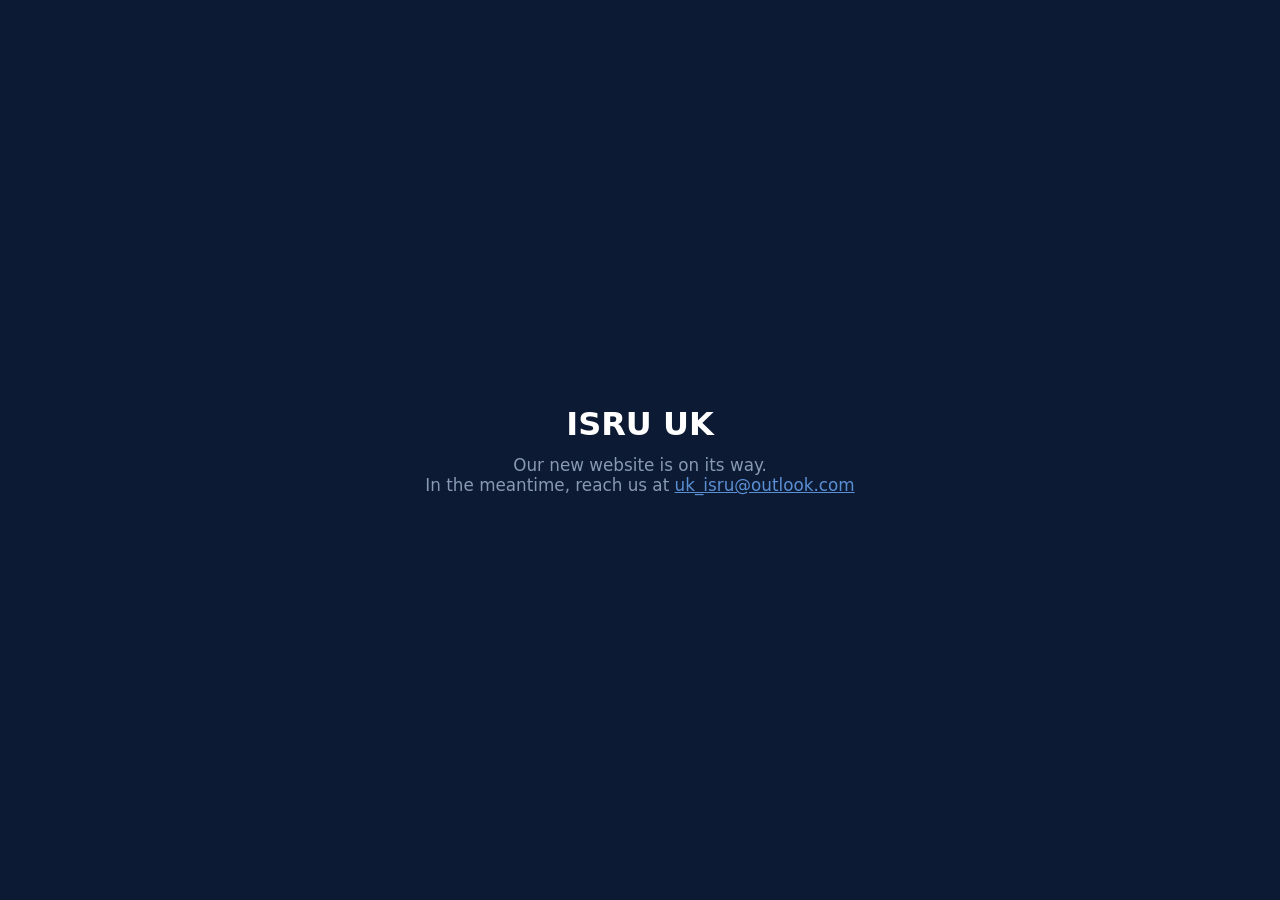
==== commit 39d2d76e: "Create index.html" ====
--- a/index.html
+++ b/index.html
@@ -3,1066 +3,20 @@
 <head>
 <meta charset="UTF-8">
 <meta name="viewport" content="width=device-width, initial-scale=1.0">
-<title>ISRU UK — In-Situ Resource Utilisation</title>
-<meta name="description" content="ISRU UK is the United Kingdom's collaborative network for In-Situ Resource Utilisation, connecting industry, academia, and government.">
-<link rel="preconnect" href="https://fonts.googleapis.com">
-<link href="https://fonts.googleapis.com/css2?family=DM+Sans:ital,wght@0,300;0,400;0,500;0,600;0,700;1,400&family=Space+Mono:wght@400;700&display=swap" rel="stylesheet">
+<title>ISRU UK — Coming Soon</title>
 <style>
-*, *::before, *::after { margin: 0; padding: 0; box-sizing: border-box; }
-
-:root {
-  --red: #dd0932;
-  --blue: #2e5bab;
-  --navy: #0c1a33;
-  --navy-mid: #122240;
-  --navy-light: #1a2d50;
-  --white: #ffffff;
-  --off-white: #f4f6f9;
-  --gray-100: #e8ecf2;
-  --gray-300: #b0bdd0;
-  --gray-500: #6b7c96;
-  --gray-700: #3a4a63;
-  --font-body: 'DM Sans', sans-serif;
-  --font-mono: 'Space Mono', monospace;
-}
-
-html { scroll-behavior: smooth; }
-
-body {
-  font-family: var(--font-body);
-  color: var(--navy);
-  background: var(--white);
-  line-height: 1.65;
-  -webkit-font-smoothing: antialiased;
-}
-
-/* ---- NAV ---- */
-.nav {
-  position: fixed;
-  top: 0;
-  left: 0;
-  right: 0;
-  z-index: 100;
-  background: rgba(255,255,255,0.92);
-  backdrop-filter: blur(16px);
-  -webkit-backdrop-filter: blur(16px);
-  border-bottom: 1px solid var(--gray-100);
-  transition: box-shadow 0.3s;
-}
-.nav.scrolled { box-shadow: 0 2px 24px rgba(12,26,51,0.08); }
-.nav-inner {
-  max-width: 1200px;
-  margin: 0 auto;
-  padding: 0 2rem;
-  display: flex;
-  align-items: center;
-  justify-content: space-between;
-  height: 64px;
-}
-.nav-logo { display: flex; align-items: center; gap: 0.5rem; text-decoration: none; }
-.nav-logo svg { height: 40px; width: auto; }
-.nav-links { display: flex; gap: 2rem; list-style: none; }
-.nav-links a {
-  text-decoration: none;
-  color: var(--gray-700);
-  font-size: 0.9rem;
-  font-weight: 500;
-  letter-spacing: 0.02em;
-  transition: color 0.2s;
-}
-.nav-links a:hover { color: var(--blue); }
-.nav-cta {
-  background: var(--blue);
-  color: var(--white) !important;
-  padding: 0.5rem 1.25rem;
-  border-radius: 6px;
-  transition: background 0.2s !important;
-}
-.nav-cta:hover { background: var(--navy) !important; }
-
-.mobile-toggle {
-  display: none;
-  background: none;
-  border: none;
-  cursor: pointer;
-  width: 32px;
-  height: 32px;
-  position: relative;
-}
-.mobile-toggle span {
-  display: block;
-  width: 22px;
-  height: 2px;
-  background: var(--navy);
-  position: absolute;
-  left: 5px;
-  transition: all 0.3s;
-}
-.mobile-toggle span:nth-child(1) { top: 9px; }
-.mobile-toggle span:nth-child(2) { top: 15px; }
-.mobile-toggle span:nth-child(3) { top: 21px; }
-
-/* ---- HERO ---- */
-.hero {
-  min-height: 100vh;
-  background: var(--navy);
-  display: flex;
-  align-items: center;
-  position: relative;
-  overflow: hidden;
-}
-.hero::before {
-  content: '';
-  position: absolute;
-  top: -40%;
-  right: -20%;
-  width: 80%;
-  height: 140%;
-  background: radial-gradient(ellipse at center, rgba(46,91,171,0.15) 0%, transparent 70%);
-  pointer-events: none;
-}
-.hero::after {
-  content: '';
-  position: absolute;
-  bottom: -20%;
-  left: -10%;
-  width: 50%;
-  height: 80%;
-  background: radial-gradient(ellipse at center, rgba(221,9,50,0.08) 0%, transparent 70%);
-  pointer-events: none;
-}
-.hero-inner {
-  max-width: 1200px;
-  margin: 0 auto;
-  padding: 8rem 2rem 6rem;
-  display: grid;
-  grid-template-columns: 1fr 1fr;
-  gap: 4rem;
-  align-items: center;
-  position: relative;
-  z-index: 1;
-}
-.hero-text h1 {
-  font-size: clamp(2.5rem, 5vw, 3.8rem);
-  font-weight: 700;
-  color: var(--white);
-  line-height: 1.15;
-  margin-bottom: 1.5rem;
-}
-.hero-text h1 span { color: var(--red); }
-.hero-text p {
-  font-size: 1.15rem;
-  color: var(--gray-300);
-  max-width: 520px;
-  margin-bottom: 2.5rem;
-  line-height: 1.7;
-}
-.hero-buttons { display: flex; gap: 1rem; flex-wrap: wrap; }
-.btn {
-  display: inline-flex;
-  align-items: center;
-  gap: 0.5rem;
-  padding: 0.85rem 2rem;
-  border-radius: 8px;
-  font-family: var(--font-body);
-  font-size: 0.95rem;
-  font-weight: 600;
-  text-decoration: none;
-  transition: all 0.25s;
-  cursor: pointer;
-  border: none;
-}
-.btn-primary {
-  background: var(--red);
-  color: var(--white);
-}
-.btn-primary:hover { background: #c4082c; transform: translateY(-1px); }
-.btn-outline {
-  background: transparent;
-  color: var(--white);
-  border: 1.5px solid rgba(255,255,255,0.3);
-}
-.btn-outline:hover {
-  border-color: var(--white);
-  background: rgba(255,255,255,0.06);
-}
-.hero-visual {
-  display: flex;
-  justify-content: center;
-  align-items: center;
-}
-.hero-visual svg {
-  width: 100%;
-  max-width: 380px;
-  height: auto;
-  opacity: 0.9;
-  filter: drop-shadow(0 0 60px rgba(46,91,171,0.2));
-}
-
-/* ---- SECTIONS ---- */
-section { padding: 6rem 2rem; }
-.section-inner { max-width: 1200px; margin: 0 auto; }
-
-.section-label {
-  font-family: var(--font-mono);
-  font-size: 0.75rem;
-  letter-spacing: 0.15em;
-  text-transform: uppercase;
-  color: var(--blue);
-  margin-bottom: 0.75rem;
-}
-.section-title {
-  font-size: clamp(1.8rem, 3.5vw, 2.6rem);
-  font-weight: 700;
-  color: var(--navy);
-  line-height: 1.2;
-  margin-bottom: 1.25rem;
-}
-.section-subtitle {
-  font-size: 1.1rem;
-  color: var(--gray-500);
-  max-width: 640px;
-  line-height: 1.7;
-}
-
-/* ---- ABOUT ---- */
-.about { background: var(--off-white); }
-.about-grid {
-  display: grid;
-  grid-template-columns: 1fr 1fr;
-  gap: 4rem;
-  margin-top: 3rem;
-  align-items: start;
-}
-.about-text p {
-  color: var(--gray-700);
-  margin-bottom: 1.25rem;
-  font-size: 1.02rem;
-}
-.stat-row {
-  display: grid;
-  grid-template-columns: repeat(3, 1fr);
-  gap: 1.5rem;
-  margin-top: 2.5rem;
-}
-.stat {
-  text-align: center;
-  padding: 1.5rem 1rem;
-  background: var(--white);
-  border-radius: 12px;
-  border: 1px solid var(--gray-100);
-}
-.stat-num {
-  font-size: 2rem;
-  font-weight: 700;
-  color: var(--blue);
-  font-family: var(--font-mono);
-}
-.stat-label {
-  font-size: 0.8rem;
-  color: var(--gray-500);
-  margin-top: 0.25rem;
-  text-transform: uppercase;
-  letter-spacing: 0.05em;
-}
-
-/* ---- PURPOSES ---- */
-.purposes-grid {
-  display: grid;
-  grid-template-columns: repeat(auto-fit, minmax(280px, 1fr));
-  gap: 1.5rem;
-  margin-top: 3rem;
-}
-.purpose-card {
-  padding: 2rem;
-  background: var(--white);
-  border-radius: 12px;
-  border: 1px solid var(--gray-100);
-  transition: border-color 0.25s, box-shadow 0.25s;
-}
-.purpose-card:hover {
-  border-color: var(--blue);
-  box-shadow: 0 8px 32px rgba(46,91,171,0.08);
-}
-.purpose-num {
-  font-family: var(--font-mono);
-  font-size: 0.8rem;
-  color: var(--blue);
-  margin-bottom: 0.75rem;
-  letter-spacing: 0.05em;
-}
-.purpose-card h3 {
-  font-size: 1.1rem;
-  font-weight: 600;
-  margin-bottom: 0.75rem;
-  color: var(--navy);
-}
-.purpose-card p {
-  font-size: 0.92rem;
-  color: var(--gray-500);
-  line-height: 1.6;
-}
-
-/* ---- DIRECTORATES ---- */
-.directorates { background: var(--navy); color: var(--white); }
-.directorates .section-label { color: var(--red); }
-.directorates .section-title { color: var(--white); }
-.directorates .section-subtitle { color: var(--gray-300); }
-.dir-grid {
-  display: grid;
-  grid-template-columns: repeat(auto-fit, minmax(320px, 1fr));
-  gap: 1.25rem;
-  margin-top: 3rem;
-}
-.dir-card {
-  padding: 2rem;
-  background: var(--navy-mid);
-  border-radius: 12px;
-  border: 1px solid rgba(255,255,255,0.06);
-  transition: border-color 0.25s, background 0.25s;
-  display: flex;
-  gap: 1.25rem;
-  align-items: flex-start;
-}
-.dir-card:hover {
-  border-color: rgba(255,255,255,0.15);
-  background: var(--navy-light);
-}
-.dir-icon {
-  flex-shrink: 0;
-  width: 44px;
-  height: 44px;
-  border-radius: 10px;
-  display: flex;
-  align-items: center;
-  justify-content: center;
-  font-size: 1.3rem;
-}
-.dir-icon.blue { background: rgba(46,91,171,0.2); }
-.dir-icon.red { background: rgba(221,9,50,0.15); }
-.dir-card h3 {
-  font-size: 1.05rem;
-  font-weight: 600;
-  margin-bottom: 0.5rem;
-}
-.dir-card p {
-  font-size: 0.88rem;
-  color: var(--gray-300);
-  line-height: 1.55;
-}
-
-/* ---- STRUCTURE ---- */
-.structure-grid {
-  display: grid;
-  grid-template-columns: 1fr 1fr;
-  gap: 4rem;
-  margin-top: 3rem;
-  align-items: start;
-}
-.role-list { display: flex; flex-direction: column; gap: 1rem; }
-.role-item {
-  display: flex;
-  gap: 1rem;
-  padding: 1.25rem 1.5rem;
-  background: var(--off-white);
-  border-radius: 10px;
-  border-left: 3px solid var(--blue);
-}
-.role-item.accent { border-left-color: var(--red); }
-.role-item h4 {
-  font-size: 1rem;
-  font-weight: 600;
-  color: var(--navy);
-  margin-bottom: 0.25rem;
-}
-.role-item .term {
-  font-family: var(--font-mono);
-  font-size: 0.75rem;
-  color: var(--blue);
-  margin-bottom: 0.35rem;
-}
-.role-item p {
-  font-size: 0.88rem;
-  color: var(--gray-500);
-  line-height: 1.55;
-}
-.structure-text p {
-  color: var(--gray-700);
-  margin-bottom: 1.25rem;
-  font-size: 1.02rem;
-}
-.progression {
-  display: flex;
-  align-items: center;
-  gap: 0.5rem;
-  flex-wrap: wrap;
-  margin-top: 1.5rem;
-  padding: 1.25rem;
-  background: var(--off-white);
-  border-radius: 10px;
-}
-.progression-step {
-  font-family: var(--font-mono);
-  font-size: 0.78rem;
-  font-weight: 700;
-  color: var(--navy);
-  padding: 0.4rem 0.8rem;
-  background: var(--white);
-  border-radius: 6px;
-  border: 1px solid var(--gray-100);
-}
-.progression-arrow {
-  color: var(--blue);
-  font-size: 0.9rem;
-  font-weight: 700;
-}
-
-/* ---- JOIN ---- */
-.join {
-  background: linear-gradient(135deg, var(--blue) 0%, var(--navy) 100%);
-  color: var(--white);
-  text-align: center;
-}
-.join .section-label { color: rgba(255,255,255,0.6); }
-.join .section-title { color: var(--white); }
-.join .section-subtitle {
-  color: rgba(255,255,255,0.75);
-  margin: 0 auto 2.5rem;
-  max-width: 560px;
-}
-.join-methods {
-  display: grid;
-  grid-template-columns: repeat(auto-fit, minmax(260px, 1fr));
-  gap: 1.5rem;
-  max-width: 900px;
-  margin: 0 auto 3rem;
-}
-.join-card {
-  padding: 2rem;
-  background: rgba(255,255,255,0.08);
-  border-radius: 12px;
-  border: 1px solid rgba(255,255,255,0.12);
-  text-align: left;
-}
-.join-card h3 {
-  font-size: 1.1rem;
-  font-weight: 600;
-  margin-bottom: 0.5rem;
-}
-.join-card p {
-  font-size: 0.92rem;
-  color: rgba(255,255,255,0.65);
-  line-height: 1.6;
-}
-.join-card a {
-  color: var(--white);
-  text-decoration: underline;
-  text-underline-offset: 3px;
-}
-
-/* ---- CONTACT ---- */
-.contact-grid {
-  display: grid;
-  grid-template-columns: 1fr 1fr;
-  gap: 4rem;
-  margin-top: 3rem;
-}
-.contact-info p {
-  color: var(--gray-700);
-  margin-bottom: 1.5rem;
-  font-size: 1.02rem;
-}
-.contact-item {
-  display: flex;
-  align-items: flex-start;
-  gap: 1rem;
-  margin-bottom: 1.5rem;
-}
-.contact-icon {
-  flex-shrink: 0;
-  width: 40px;
-  height: 40px;
-  border-radius: 10px;
-  background: var(--off-white);
-  display: flex;
-  align-items: center;
-  justify-content: center;
-}
-.contact-icon svg {
-  width: 18px;
-  height: 18px;
-  stroke: var(--blue);
-  fill: none;
-  stroke-width: 2;
-  stroke-linecap: round;
-  stroke-linejoin: round;
-}
-.contact-item h4 {
-  font-size: 0.9rem;
-  font-weight: 600;
-  color: var(--navy);
-  margin-bottom: 0.15rem;
-}
-.contact-item p {
-  font-size: 0.88rem;
-  color: var(--gray-500);
-  margin-bottom: 0;
-}
-.contact-item a {
-  color: var(--blue);
-  text-decoration: none;
-}
-.contact-item a:hover { text-decoration: underline; }
-
-.contact-form { display: flex; flex-direction: column; gap: 1rem; }
-.form-row { display: grid; grid-template-columns: 1fr 1fr; gap: 1rem; }
-.contact-form label {
-  font-size: 0.85rem;
-  font-weight: 500;
-  color: var(--navy);
-  display: block;
-  margin-bottom: 0.35rem;
-}
-.contact-form input, .contact-form textarea, .contact-form select {
-  width: 100%;
-  padding: 0.75rem 1rem;
-  border: 1.5px solid var(--gray-100);
-  border-radius: 8px;
-  font-family: var(--font-body);
-  font-size: 0.92rem;
-  color: var(--navy);
-  background: var(--white);
-  transition: border-color 0.2s;
-  outline: none;
-}
-.contact-form input:focus, .contact-form textarea:focus, .contact-form select:focus {
-  border-color: var(--blue);
-}
-.contact-form textarea { resize: vertical; min-height: 120px; }
-.btn-submit {
-  background: var(--blue);
-  color: var(--white);
-  padding: 0.85rem 2rem;
-  align-self: flex-start;
-}
-.btn-submit:hover { background: var(--navy); transform: translateY(-1px); }
-
-/* ---- FOOTER ---- */
-.footer {
-  background: var(--navy);
-  color: var(--gray-300);
-  padding: 3rem 2rem 2rem;
-}
-.footer-inner {
-  max-width: 1200px;
-  margin: 0 auto;
-  display: grid;
-  grid-template-columns: 2fr 1fr 1fr 1fr;
-  gap: 2rem;
-}
-.footer-brand svg { height: 48px; width: auto; margin-bottom: 1rem; opacity: 0.8; }
-.footer-brand p {
-  font-size: 0.85rem;
-  color: var(--gray-500);
-  max-width: 280px;
-  line-height: 1.6;
-}
-.footer h4 {
-  font-size: 0.8rem;
-  text-transform: uppercase;
-  letter-spacing: 0.1em;
-  color: var(--gray-300);
-  margin-bottom: 1rem;
-  font-weight: 600;
-}
-.footer ul { list-style: none; }
-.footer ul li { margin-bottom: 0.6rem; }
-.footer ul a {
-  color: var(--gray-500);
-  text-decoration: none;
-  font-size: 0.88rem;
-  transition: color 0.2s;
-}
-.footer ul a:hover { color: var(--white); }
-.footer-bottom {
-  max-width: 1200px;
-  margin: 2rem auto 0;
-  padding-top: 1.5rem;
-  border-top: 1px solid rgba(255,255,255,0.06);
-  display: flex;
-  justify-content: space-between;
-  align-items: center;
-  font-size: 0.8rem;
-  color: var(--gray-500);
-}
-
-/* ---- ANIMATIONS ---- */
-.fade-in {
-  opacity: 0;
-  transform: translateY(24px);
-  transition: opacity 0.7s ease, transform 0.7s ease;
-}
-.fade-in.visible {
-  opacity: 1;
-  transform: translateY(0);
-}
-
-/* ---- RESPONSIVE ---- */
-@media (max-width: 900px) {
-  .hero-inner { grid-template-columns: 1fr; text-align: center; padding-top: 7rem; }
-  .hero-text p { margin-left: auto; margin-right: auto; }
-  .hero-buttons { justify-content: center; }
-  .hero-visual { margin-top: 2rem; }
-  .hero-visual svg { max-width: 240px; }
-  .about-grid, .structure-grid, .contact-grid { grid-template-columns: 1fr; }
-  .stat-row { grid-template-columns: repeat(3, 1fr); }
-  .footer-inner { grid-template-columns: 1fr 1fr; }
-  .form-row { grid-template-columns: 1fr; }
-}
-@media (max-width: 640px) {
-  .nav-links { display: none; }
-  .nav-links.open {
-    display: flex;
-    flex-direction: column;
-    position: absolute;
-    top: 64px;
-    left: 0;
-    right: 0;
-    background: rgba(255,255,255,0.97);
-    backdrop-filter: blur(16px);
-    padding: 1.5rem 2rem;
-    gap: 1rem;
-    border-bottom: 1px solid var(--gray-100);
-  }
-  .mobile-toggle { display: block; }
-  .hero-inner { padding-top: 6rem; }
-  section { padding: 4rem 1.25rem; }
-  .purposes-grid { grid-template-columns: 1fr; }
-  .dir-grid { grid-template-columns: 1fr; }
-  .stat-row { grid-template-columns: 1fr; gap: 0.75rem; }
-  .footer-inner { grid-template-columns: 1fr; }
-  .footer-bottom { flex-direction: column; gap: 0.5rem; text-align: center; }
-  .progression { flex-direction: column; }
-}
+  * { margin: 0; padding: 0; box-sizing: border-box; }
+  body { min-height: 100vh; display: flex; align-items: center; justify-content: center;
+    background: #0c1a33; font-family: system-ui, sans-serif; color: #fff; text-align: center; padding: 2rem; }
+  h1 { font-size: 2rem; margin-bottom: 0.75rem; }
+  p { color: #8899b4; font-size: 1.05rem; }
+  a { color: #5b8fd4; }
 </style>
 </head>
 <body>
-
-<!-- ========== NAV ========== -->
-<nav class="nav" id="nav">
-  <div class="nav-inner">
-    <a href="#" class="nav-logo">
-      <!-- Logo: Colour, no text, for nav -->
-      <svg viewBox="0 0 420 420" xmlns="http://www.w3.org/2000/svg">
-        <g><circle cx="166.82" cy="269.2" r="6.52" fill="#dd0932"/><circle cx="173.18" cy="298.75" r="5.36" fill="#2e5bab"/><circle cx="229.19" cy="301.35" r="4.99" fill="#2e5bab"/><circle cx="131.37" cy="187.81" r="5.1" fill="#2e5bab"/><circle cx="79.3" cy="216.06" r="3.32" fill="#dd0932"/><circle cx="199.99" cy="270.24" r="7.56" fill="#dd0932"/><circle cx="179.58" cy="255.06" r="7.67" fill="#dd0932"/><circle cx="66.15" cy="220.01" r="2.98" fill="#dd0932"/><circle cx="135.81" cy="255.46" r="5.66" fill="#2e5bab"/><circle cx="106.32" cy="238.67" r="4.55" fill="#2e5bab"/><circle cx="211.2" cy="257.13" r="8.35" fill="#dd0932"/><circle cx="191.82" cy="239.34" r="8.9" fill="#dd0932"/><circle cx="151.89" cy="272.56" r="5.89" fill="#dd0932"/><circle cx="159.78" cy="254.04" r="6.82" fill="#dd0932"/><circle cx="178.89" cy="286.38" r="6.04" fill="#2e5bab"/><circle cx="201.4" cy="374.37" r="2.76" fill="#dd0932"/><circle cx="120.07" cy="203.9" r="4.88" fill="#2e5bab"/><circle cx="199.99" cy="286.43" r="6.33" fill="#dd0932"/><circle cx="121.61" cy="245.78" r="5.1" fill="#2e5bab"/><circle cx="48.75" cy="221.6" r="2.61" fill="#dd0932"/><circle cx="207.58" cy="343.31" r="3.5" fill="#dd0932"/><circle cx="202.85" cy="333.09" r="3.5" fill="#dd0932"/><circle cx="201.66" cy="320.69" r="4.16" fill="#dd0932"/><circle cx="135.14" cy="216.89" r="5.89" fill="#dd0932"/><circle cx="201.63" cy="306.35" r="5.36" fill="#dd0932"/><circle cx="180.9" cy="313.73" r="4.77" fill="#2e5bab"/><circle cx="216.09" cy="291.36" r="6" fill="#dd0932"/><circle cx="119.64" cy="220.74" r="5.1" fill="#dd0932"/><circle cx="93.04" cy="208.25" r="3.65" fill="#dd0932"/><circle cx="90.58" cy="218.99" r="3.65" fill="#dd0932"/><circle cx="161.74" cy="209.15" r="7.79" fill="#dd0932"/><circle cx="152.95" cy="221.14" r="7.08" fill="#dd0932"/><circle cx="173.18" cy="239.34" r="7.9" fill="#dd0932"/><circle cx="216.76" cy="273.9" r="7.15" fill="#dd0932"/><circle cx="140.66" cy="237.71" r="6.22" fill="#2e5bab"/><circle cx="144.07" cy="202.41" r="6.33" fill="#2e5bab"/><circle cx="202.85" cy="357.03" r="3.13" fill="#dd0932"/><circle cx="234.85" cy="286" r="5.66" fill="#2e5bab"/><circle cx="213.59" cy="313.84" r="4.88" fill="#dd0932"/><circle cx="105.76" cy="212.39" r="4.28" fill="#dd0932"/><circle cx="213.59" cy="328.18" r="3.99" fill="#dd0932"/></g>
-        <g><g><path d="M224.52,113.6v50.44s17.66-17.42,17.66-17.42c-6.57-9.54-12.33-20.42-17.66-33.02Z" fill="#2e5bab"/><path d="M179.88,171.68v-55.75c-7.18,15.85-15.07,28.86-24.54,39.86,8.41,4.86,16.6,10.16,24.54,15.89Z" fill="#2e5bab"/><path d="M273.63,178.51l-17.67,17.42,50.41.67c-12.52-5.5-23.31-11.4-32.74-18.09Z" fill="#2e5bab"/><path d="M303.32,241.23l-55.43-.77c5.6,7.96,10.77,16.17,15.49,24.58,11.07-9.23,24.11-16.89,39.94-23.8Z" fill="#2e5bab"/><path d="M225.99,213.01l40.5-39.94c-7.08-5.77-13.34-12.12-19.01-19.28l-40.54,39.98c3.48,3.2,6.88,6.48,10.21,9.86,3.02,3.07,5.97,6.2,8.84,9.39Z" fill="#dd0932"/><path d="M215.04,173.39l.28-39.97c.19-26.59-3.27-53.07-10.33-78.7-.58-2.11-1.16-4.25-1.75-6.43-1.06,3.74-2.11,7.38-3.16,10.93-7.75,26.19-11.69,53.35-11.88,80.66l-.26,37.82c4.22,3.27,8.36,6.67,12.41,10.18l14.7-14.49Z" fill="#dd0932"/><path d="M231.81,219.67c3.5,4.12,6.87,8.33,10.12,12.62l41.18.29c25.37.18,50.62-3.22,75.03-10.14,4.27-1.21,8.68-2.43,13.23-3.65h0c-2.76-.78-5.47-1.56-8.13-2.34-24.02-7.02-48.88-10.73-73.91-10.9l-42.88-.3-14.63,14.43Z" fill="#dd0932"/></g><path d="M284.8,350.51c-36.3-99.45-115.59-179.78-214.49-217.5,104.55,23.99,191.91,112.65,214.49,217.5h0Z" fill="#2e5bab"/></g>
-      </svg>
-      <span style="font-weight:700;font-size:1.15rem;color:var(--navy);">ISRU UK</span>
-    </a>
-    <ul class="nav-links" id="navLinks">
-      <li><a href="#about">About</a></li>
-      <li><a href="#purpose">Purpose</a></li>
-      <li><a href="#directorates">Directorates</a></li>
-      <li><a href="#structure">Structure</a></li>
-      <li><a href="#contact">Contact</a></li>
-      <li><a href="#join" class="nav-cta">Join Us</a></li>
-    </ul>
-    <button class="mobile-toggle" id="mobileToggle" aria-label="Menu">
-      <span></span><span></span><span></span>
-    </button>
-  </div>
-</nav>
-
-<!-- ========== HERO ========== -->
-<section class="hero">
-  <div class="hero-inner">
-    <div class="hero-text">
-      <h1>The UK's Network for <span>In-Situ Resource Utilisation</span></h1>
-      <p>Connecting industry, academia, and government to advance ISRU science and technology for space exploration and terrestrial benefit.</p>
-      <div class="hero-buttons">
-        <a href="#join" class="btn btn-primary">Join the Network</a>
-        <a href="#about" class="btn btn-outline">Learn More</a>
-      </div>
-    </div>
-    <div class="hero-visual">
-      <!-- White logo for dark background -->
-      <svg viewBox="0 0 420 420" xmlns="http://www.w3.org/2000/svg">
-        <g><circle cx="166.83" cy="269.17" r="6.52" fill="#fff"/><circle cx="173.19" cy="298.72" r="5.36" fill="#fff"/><circle cx="229.2" cy="301.32" r="4.99" fill="#fff"/><circle cx="131.38" cy="187.78" r="5.1" fill="#fff"/><circle cx="79.31" cy="216.03" r="3.32" fill="#fff"/><circle cx="200" cy="270.21" r="7.56" fill="#fff"/><circle cx="179.59" cy="255.03" r="7.67" fill="#fff"/><circle cx="66.16" cy="219.98" r="2.98" fill="#fff"/><circle cx="135.82" cy="255.43" r="5.66" fill="#fff"/><circle cx="106.33" cy="238.64" r="4.55" fill="#fff"/><circle cx="211.21" cy="257.1" r="8.35" fill="#fff"/><circle cx="191.83" cy="239.31" r="8.9" fill="#fff"/><circle cx="151.9" cy="272.53" r="5.89" fill="#fff"/><circle cx="159.79" cy="254.01" r="6.82" fill="#fff"/><circle cx="178.9" cy="286.35" r="6.04" fill="#fff"/><circle cx="201.41" cy="374.34" r="2.76" fill="#fff"/><circle cx="120.08" cy="203.87" r="4.88" fill="#fff"/><circle cx="200" cy="286.4" r="6.33" fill="#fff"/><circle cx="121.62" cy="245.75" r="5.1" fill="#fff"/><circle cx="48.76" cy="221.57" r="2.61" fill="#fff"/><circle cx="207.59" cy="343.28" r="3.5" fill="#fff"/><circle cx="202.87" cy="333.06" r="3.5" fill="#fff"/><circle cx="201.67" cy="320.66" r="4.16" fill="#fff"/><circle cx="135.15" cy="216.86" r="5.89" fill="#fff"/><circle cx="201.64" cy="306.32" r="5.36" fill="#fff"/><circle cx="180.91" cy="313.7" r="4.77" fill="#fff"/><circle cx="216.1" cy="291.33" r="6" fill="#fff"/><circle cx="119.65" cy="220.71" r="5.1" fill="#fff"/><circle cx="93.05" cy="208.22" r="3.65" fill="#fff"/><circle cx="90.59" cy="218.96" r="3.65" fill="#fff"/><circle cx="161.75" cy="209.12" r="7.79" fill="#fff"/><circle cx="152.96" cy="221.11" r="7.08" fill="#fff"/><circle cx="173.19" cy="239.31" r="7.9" fill="#fff"/><circle cx="216.77" cy="273.88" r="7.15" fill="#fff"/><circle cx="140.67" cy="237.68" r="6.22" fill="#fff"/><circle cx="144.08" cy="202.38" r="6.33" fill="#fff"/><circle cx="202.86" cy="357" r="3.13" fill="#fff"/><circle cx="234.86" cy="285.97" r="5.66" fill="#fff"/><circle cx="213.6" cy="313.81" r="4.88" fill="#fff"/><circle cx="105.77" cy="212.37" r="4.28" fill="#fff"/><circle cx="213.6" cy="328.15" r="3.99" fill="#fff"/></g>
-        <g><g><path d="M224.53,113.57v50.44s17.66-17.42,17.66-17.42c-6.57-9.54-12.33-20.42-17.66-33.02Z" fill="#fff"/><path d="M179.89,171.65v-55.75c-7.18,15.85-15.07,28.86-24.54,39.86,8.41,4.86,16.6,10.16,24.54,15.89Z" fill="#fff"/><path d="M273.64,178.48l-17.67,17.42,50.41.67c-12.52-5.5-23.31-11.4-32.74-18.09Z" fill="#fff"/><path d="M303.33,241.2l-55.43-.77c5.6,7.96,10.77,16.17,15.49,24.58,11.07-9.23,24.11-16.89,39.94-23.8Z" fill="#fff"/><path d="M226,212.98l40.5-39.94c-7.08-5.77-13.34-12.12-19.01-19.28l-40.54,39.98c3.48,3.2,6.88,6.48,10.21,9.86,3.02,3.07,5.97,6.2,8.84,9.39Z" fill="#fff"/><path d="M215.05,173.36l.28-39.97c.19-26.59-3.27-53.07-10.33-78.7-.58-2.11-1.16-4.25-1.75-6.43-1.06,3.74-2.11,7.38-3.16,10.93-7.75,26.19-11.69,53.35-11.88,80.66l-.26,37.82c4.22,3.27,8.36,6.67,12.41,10.18l14.7-14.49Z" fill="#fff"/><path d="M231.82,219.64c3.5,4.12,6.87,8.33,10.12,12.62l41.18.29c25.37.18,50.62-3.22,75.03-10.14,4.27-1.21,8.68-2.43,13.23-3.65h0c-2.76-.78-5.47-1.56-8.13-2.34-24.02-7.02-48.88-10.73-73.91-10.9l-42.88-.3-14.63,14.43Z" fill="#fff"/></g><path d="M284.81,350.49c-36.3-99.45-115.59-179.78-214.49-217.5,104.55,23.99,191.91,112.65,214.49,217.5h0Z" fill="#fff"/></g>
-      </svg>
-    </div>
-  </div>
-</section>
-
-<!-- ========== ABOUT ========== -->
-<section class="about" id="about">
-  <div class="section-inner">
-    <div class="about-grid fade-in">
-      <div class="about-text">
-        <p class="section-label">About Us</p>
-        <h2 class="section-title">Building the UK's ISRU Community</h2>
-        <p>ISRU UK is a collaborative, non-commercial network that brings together organisations and individuals across the United Kingdom who are active in the field of In-Situ Resource Utilisation.</p>
-        <p>Formed in 2023 at the request of the UK Space Agency&mdash;following ISRU being identified as a priority area in the 2021 National Space Strategy and the 2023 Space Exploration Technology Roadmap&mdash;the group operates independently of UKSA and represents the UK ISRU community as a whole.</p>
-        <p>We connect researchers, engineers, policymakers, and industry professionals to foster innovation, advise government, and raise the profile of UK ISRU capability on the international stage.</p>
-      </div>
-      <div>
-        <div class="stat-row">
-          <div class="stat">
-            <div class="stat-num">6</div>
-            <div class="stat-label">Directorates</div>
-          </div>
-          <div class="stat">
-            <div class="stat-num">6</div>
-            <div class="stat-label">Meetings / Year</div>
-          </div>
-          <div class="stat">
-            <div class="stat-num">&infin;</div>
-            <div class="stat-label">Open Membership</div>
-          </div>
-        </div>
-      </div>
-    </div>
-  </div>
-</section>
-
-<!-- ========== PURPOSE ========== -->
-<section id="purpose">
-  <div class="section-inner">
-    <p class="section-label fade-in">Our Purpose</p>
-    <h2 class="section-title fade-in">What We're Here to Do</h2>
-    <p class="section-subtitle fade-in">ISRU UK exists to serve the UK space community and beyond through eight core objectives.</p>
-    <div class="purposes-grid">
-      <div class="purpose-card fade-in">
-        <p class="purpose-num">01</p>
-        <h3>Grow the Network</h3>
-        <p>Expand membership to include as many UK organisations and individuals active in the ISRU technology sector as possible.</p>
-      </div>
-      <div class="purpose-card fade-in">
-        <p class="purpose-num">02</p>
-        <h3>Advise Government</h3>
-        <p>Counsel the UK Space Agency and other governmental bodies on matters relating to ISRU policy, strategy, and capability.</p>
-      </div>
-      <div class="purpose-card fade-in">
-        <p class="purpose-num">03</p>
-        <h3>Foster Innovation</h3>
-        <p>Promote collaborative innovation across the domestic ISRU ecosystem, facilitating partnerships between industry, academia, and government.</p>
-      </div>
-      <div class="purpose-card fade-in">
-        <p class="purpose-num">04</p>
-        <h3>International Presence</h3>
-        <p>Raise the profile of UK ISRU capability on the international stage through engagement with space agencies, multilateral programmes, and international forums.</p>
-      </div>
-      <div class="purpose-card fade-in">
-        <p class="purpose-num">05</p>
-        <h3>Disseminate Knowledge</h3>
-        <p>Communicate relevant information to industry, academia, space agencies, educational communities, and all those with an interest in ISRU.</p>
-      </div>
-      <div class="purpose-card fade-in">
-        <p class="purpose-num">06</p>
-        <h3>Maximise Benefits</h3>
-        <p>Identify, maximise, and promote the benefits arising from ISRU technologies&mdash;in space exploration and in terrestrial applications.</p>
-      </div>
-      <div class="purpose-card fade-in">
-        <p class="purpose-num">07</p>
-        <h3>Public Outreach</h3>
-        <p>Develop and pursue outreach opportunities to engage the UK general public with ISRU science and technology.</p>
-      </div>
-      <div class="purpose-card fade-in">
-        <p class="purpose-num">08</p>
-        <h3>Referral Point</h3>
-        <p>Serve as the primary point of contact for ISRU expertise in the UK, connecting enquirers with the right organisations and people.</p>
-      </div>
-    </div>
-  </div>
-</section>
-
-<!-- ========== DIRECTORATES ========== -->
-<section class="directorates" id="directorates">
-  <div class="section-inner">
-    <p class="section-label fade-in">Directorates</p>
-    <h2 class="section-title fade-in">Specialist Working Groups</h2>
-    <p class="section-subtitle fade-in">ISRU UK is organised into six directorates, each with a distinct area of technical or thematic scope. Members can join one or more directorates to contribute in their areas of expertise.</p>
-    <div class="dir-grid">
-      <div class="dir-card fade-in">
-        <div class="dir-icon blue">&#127793;</div>
-        <div>
-          <h3>Mission Opportunities &amp; Funding</h3>
-          <p>Identifying mission opportunities, funding calls, and strategic partnerships to advance UK ISRU capabilities.</p>
-        </div>
-      </div>
-      <div class="dir-card fade-in">
-        <div class="dir-icon red">&#9878;</div>
-        <div>
-          <h3>Law, Policy &amp; Regulation</h3>
-          <p>Navigating the legal and regulatory landscape for resource utilisation in space, including international treaty frameworks.</p>
-        </div>
-      </div>
-      <div class="dir-card fade-in">
-        <div class="dir-icon blue">&#128300;</div>
-        <div>
-          <h3>Planetary Science &amp; Prospecting</h3>
-          <p>Instrumentation, remote sensing, and scientific investigation of planetary resources and their accessibility.</p>
-        </div>
-      </div>
-      <div class="dir-card fade-in">
-        <div class="dir-icon red">&#9881;</div>
-        <div>
-          <h3>Resource Extraction &amp; Processing</h3>
-          <p>Technologies for excavation, beneficiation, reduction, and chemical processing of extraterrestrial materials.</p>
-        </div>
-      </div>
-      <div class="dir-card fade-in">
-        <div class="dir-icon blue">&#128752;</div>
-        <div>
-          <h3>Infrastructure &amp; Robotics</h3>
-          <p>Communications, transport, power systems, rovers, landers, and the supporting infrastructure for ISRU operations.</p>
-        </div>
-      </div>
-      <div class="dir-card fade-in">
-        <div class="dir-icon red">&#128296;</div>
-        <div>
-          <h3>In-Space Manufacturing</h3>
-          <p>Additive manufacturing, material processing, and fabrication technologies for use in space environments.</p>
-        </div>
-      </div>
-    </div>
-  </div>
-</section>
-
-<!-- ========== STRUCTURE ========== -->
-<section id="structure">
-  <div class="section-inner">
-    <p class="section-label fade-in">Governance</p>
-    <h2 class="section-title fade-in">How We're Organised</h2>
-    <div class="structure-grid">
-      <div class="fade-in">
-        <div class="structure-text">
-          <p>ISRU UK is governed by a rolling Management Committee elected from the community. Leadership transitions annually through a structured progression, ensuring continuity while bringing in fresh perspectives.</p>
-          <p>Decisions are taken by consensus wherever possible, falling back to simple majority when needed. The Chair holds a casting vote in the event of a tie.</p>
-          <p>Each directorate is led by a Directorate Head serving a two-year renewable term, with nomination and confirmation practices developed within each directorate.</p>
-        </div>
-        <div class="progression">
-          <span class="progression-step">Co-Chair B</span>
-          <span class="progression-arrow">&rarr;</span>
-          <span class="progression-step">Co-Chair A</span>
-          <span class="progression-arrow">&rarr;</span>
-          <span class="progression-step">Chair</span>
-          <span class="progression-arrow">&rarr;</span>
-          <span class="progression-step">Chair Emeritus</span>
-        </div>
-      </div>
-      <div class="role-list fade-in">
-        <div class="role-item accent">
-          <div>
-            <div class="term">1-year term</div>
-            <h4>Chair</h4>
-            <p>Sets strategic direction, chairs meetings, represents ISRU UK externally, and convenes the selection committee.</p>
-          </div>
-        </div>
-        <div class="role-item">
-          <div>
-            <div class="term">2-year term (offset)</div>
-            <h4>Co-Chairs (A &amp; B)</h4>
-            <p>Lead meeting administration, manage documentation and minutes, and serve as day-to-day contact points.</p>
-          </div>
-        </div>
-        <div class="role-item">
-          <div>
-            <div class="term">1-year term &middot; Advisory only</div>
-            <h4>Chair Emeritus</h4>
-            <p>Provides institutional knowledge and continuity. No formal decision-making power.</p>
-          </div>
-        </div>
-      </div>
-    </div>
-  </div>
-</section>
-
-<!-- ========== JOIN ========== -->
-<section class="join" id="join">
-  <div class="section-inner">
-    <p class="section-label fade-in">Get Involved</p>
-    <h2 class="section-title fade-in">Join ISRU UK</h2>
-    <p class="section-subtitle fade-in">Membership is free, open to anyone, and as simple as subscribing to our mailing list. Whether you're a researcher, engineer, student, policymaker, or simply interested in ISRU&mdash;you're welcome.</p>
-    <div class="join-methods fade-in">
-      <div class="join-card">
-        <h3>&#9993; &nbsp;JISCMail List</h3>
-        <p>Subscribe to the Planetary ISRU JISCMail list to join the network, receive updates on meetings and activities, and connect with the community.</p>
-      </div>
-      <div class="join-card">
-        <h3>&#127760; &nbsp;Attend a Meeting</h3>
-        <p>General Meetings are held six times per year and are open to everyone. Each features directorate updates, an invited talk, and a UKSA briefing.</p>
-      </div>
-      <div class="join-card">
-        <h3>&#128736; &nbsp;Join a Directorate</h3>
-        <p>Want to get more involved? Reach out to the relevant Directorate Head to contribute in your area of expertise.</p>
-      </div>
-    </div>
-    <a href="#contact" class="btn btn-primary" style="font-size:1rem;">Get in Touch &rarr;</a>
-  </div>
-</section>
-
-<!-- ========== CONTACT ========== -->
-<section id="contact">
-  <div class="section-inner">
-    <p class="section-label fade-in">Contact</p>
-    <h2 class="section-title fade-in">Get in Touch</h2>
-    <div class="contact-grid">
-      <div class="contact-info fade-in">
-        <p>Whether you have a question about ISRU UK, want to join a directorate, or need to connect with UK ISRU expertise, we'd be glad to hear from you.</p>
-        <div class="contact-item">
-          <div class="contact-icon">
-            <svg viewBox="0 0 24 24"><path d="M4 4h16c1.1 0 2 .9 2 2v12c0 1.1-.9 2-2 2H4c-1.1 0-2-.9-2-2V6c0-1.1.9-2 2-2z"/><polyline points="22,6 12,13 2,6"/></svg>
-          </div>
-          <div>
-            <h4>Email</h4>
-            <p><a href="mailto:uk_isru@outlook.com">uk_isru@outlook.com</a></p>
-          </div>
-        </div>
-        <div class="contact-item">
-          <div class="contact-icon">
-            <svg viewBox="0 0 24 24"><path d="M4 4h16c1.1 0 2 .9 2 2v12c0 1.1-.9 2-2 2H4c-1.1 0-2-.9-2-2V6c0-1.1.9-2 2-2z"/><polyline points="22,6 12,13 2,6"/></svg>
-          </div>
-          <div>
-            <h4>JISCMail</h4>
-            <p><a href="https://www.jiscmail.ac.uk/cgi-bin/webadmin?A0=PLANETARY-ISRU" target="_blank" rel="noopener">Planetary ISRU Mailing List</a></p>
-          </div>
-        </div>
-        <div class="contact-item">
-          <div class="contact-icon">
-            <svg viewBox="0 0 24 24"><circle cx="12" cy="12" r="10"/><line x1="2" y1="12" x2="22" y2="12"/><path d="M12 2a15.3 15.3 0 0 1 4 10 15.3 15.3 0 0 1-4 10 15.3 15.3 0 0 1-4-10 15.3 15.3 0 0 1 4-10z"/></svg>
-          </div>
-          <div>
-            <h4>Formed at the request of</h4>
-            <p><a href="https://www.gov.uk/government/organisations/uk-space-agency" target="_blank" rel="noopener">UK Space Agency</a></p>
-          </div>
-        </div>
-      </div>
-      <div class="fade-in">
-        <div class="contact-form" id="contactForm">
-          <div class="form-row">
-            <div>
-              <label for="name">Name</label>
-              <input type="text" id="name" placeholder="Your name">
-            </div>
-            <div>
-              <label for="org">Organisation</label>
-              <input type="text" id="org" placeholder="University / Company">
-            </div>
-          </div>
-          <div>
-            <label for="email">Email</label>
-            <input type="email" id="email" placeholder="your.email@example.com">
-          </div>
-          <div>
-            <label for="subject">Subject</label>
-            <select id="subject">
-              <option value="">Select a topic&hellip;</option>
-              <option>General enquiry</option>
-              <option>Joining the network</option>
-              <option>Joining a directorate</option>
-              <option>ISRU expertise referral</option>
-              <option>Press / media</option>
-              <option>Other</option>
-            </select>
-          </div>
-          <div>
-            <label for="message">Message</label>
-            <textarea id="message" placeholder="How can we help?"></textarea>
-          </div>
-          <button class="btn btn-submit" onclick="handleSubmit()">Send Message</button>
-          <p id="formNote" style="font-size:0.82rem;color:var(--gray-500);display:none;">This form will open your email client with the message pre-filled. Alternatively, email us directly at uk_isru@outlook.com.</p>
-        </div>
-      </div>
-    </div>
-  </div>
-</section>
-
-<!-- ========== FOOTER ========== -->
-<footer class="footer">
-  <div class="footer-inner">
-    <div class="footer-brand">
-      <svg viewBox="0 0 420 420" xmlns="http://www.w3.org/2000/svg" style="height:48px;">
-        <g opacity="0.7"><circle cx="166.83" cy="269.17" r="6.52" fill="#fff"/><circle cx="173.19" cy="298.72" r="5.36" fill="#fff"/><circle cx="229.2" cy="301.32" r="4.99" fill="#fff"/><circle cx="131.38" cy="187.78" r="5.1" fill="#fff"/><circle cx="79.31" cy="216.03" r="3.32" fill="#fff"/><circle cx="200" cy="270.21" r="7.56" fill="#fff"/><circle cx="179.59" cy="255.03" r="7.67" fill="#fff"/><circle cx="66.16" cy="219.98" r="2.98" fill="#fff"/><circle cx="135.82" cy="255.43" r="5.66" fill="#fff"/><circle cx="106.33" cy="238.64" r="4.55" fill="#fff"/><circle cx="211.21" cy="257.1" r="8.35" fill="#fff"/><circle cx="191.83" cy="239.31" r="8.9" fill="#fff"/><circle cx="151.9" cy="272.53" r="5.89" fill="#fff"/><circle cx="159.79" cy="254.01" r="6.82" fill="#fff"/><circle cx="178.9" cy="286.35" r="6.04" fill="#fff"/><circle cx="120.08" cy="203.87" r="4.88" fill="#fff"/><circle cx="200" cy="286.4" r="6.33" fill="#fff"/><circle cx="121.62" cy="245.75" r="5.1" fill="#fff"/><circle cx="135.15" cy="216.86" r="5.89" fill="#fff"/><circle cx="201.64" cy="306.32" r="5.36" fill="#fff"/><circle cx="180.91" cy="313.7" r="4.77" fill="#fff"/><circle cx="216.1" cy="291.33" r="6" fill="#fff"/><circle cx="119.65" cy="220.71" r="5.1" fill="#fff"/><circle cx="161.75" cy="209.12" r="7.79" fill="#fff"/><circle cx="152.96" cy="221.11" r="7.08" fill="#fff"/><circle cx="173.19" cy="239.31" r="7.9" fill="#fff"/><circle cx="216.77" cy="273.88" r="7.15" fill="#fff"/><circle cx="140.67" cy="237.68" r="6.22" fill="#fff"/><circle cx="144.08" cy="202.38" r="6.33" fill="#fff"/><circle cx="234.86" cy="285.97" r="5.66" fill="#fff"/></g>
-        <g opacity="0.7"><g><path d="M224.53,113.57v50.44s17.66-17.42,17.66-17.42c-6.57-9.54-12.33-20.42-17.66-33.02Z" fill="#fff"/><path d="M179.89,171.65v-55.75c-7.18,15.85-15.07,28.86-24.54,39.86,8.41,4.86,16.6,10.16,24.54,15.89Z" fill="#fff"/><path d="M273.64,178.48l-17.67,17.42,50.41.67c-12.52-5.5-23.31-11.4-32.74-18.09Z" fill="#fff"/><path d="M303.33,241.2l-55.43-.77c5.6,7.96,10.77,16.17,15.49,24.58,11.07-9.23,24.11-16.89,39.94-23.8Z" fill="#fff"/><path d="M226,212.98l40.5-39.94c-7.08-5.77-13.34-12.12-19.01-19.28l-40.54,39.98c3.48,3.2,6.88,6.48,10.21,9.86,3.02,3.07,5.97,6.2,8.84,9.39Z" fill="#fff"/><path d="M215.05,173.36l.28-39.97c.19-26.59-3.27-53.07-10.33-78.7-.58-2.11-1.16-4.25-1.75-6.43-1.06,3.74-2.11,7.38-3.16,10.93-7.75,26.19-11.69,53.35-11.88,80.66l-.26,37.82c4.22,3.27,8.36,6.67,12.41,10.18l14.7-14.49Z" fill="#fff"/><path d="M231.82,219.64c3.5,4.12,6.87,8.33,10.12,12.62l41.18.29c25.37.18,50.62-3.22,75.03-10.14,4.27-1.21,8.68-2.43,13.23-3.65h0c-2.76-.78-5.47-1.56-8.13-2.34-24.02-7.02-48.88-10.73-73.91-10.9l-42.88-.3-14.63,14.43Z" fill="#fff"/></g><path d="M284.81,350.49c-36.3-99.45-115.59-179.78-214.49-217.5,104.55,23.99,191.91,112.65,214.49,217.5h0Z" fill="#fff"/></g>
-      </svg>
-      <p>The United Kingdom's collaborative network for In-Situ Resource Utilisation. Connecting industry, academia, and government.</p>
-    </div>
-    <div>
-      <h4>Navigate</h4>
-      <ul>
-        <li><a href="#about">About</a></li>
-        <li><a href="#purpose">Purpose</a></li>
-        <li><a href="#directorates">Directorates</a></li>
-        <li><a href="#structure">Governance</a></li>
-      </ul>
-    </div>
-    <div>
-      <h4>Get Involved</h4>
-      <ul>
-        <li><a href="#join">Join Us</a></li>
-        <li><a href="#contact">Contact</a></li>
-        <li><a href="https://www.jiscmail.ac.uk/cgi-bin/webadmin?A0=PLANETARY-ISRU" target="_blank" rel="noopener">JISCMail</a></li>
-      </ul>
-    </div>
-    <div>
-      <h4>Links</h4>
-      <ul>
-        <li><a href="https://www.gov.uk/government/organisations/uk-space-agency" target="_blank" rel="noopener">UK Space Agency</a></li>
-        <li><a href="https://www.esa.int" target="_blank" rel="noopener">ESA</a></li>
-      </ul>
-    </div>
-  </div>
-  <div class="footer-bottom">
-    <span>&copy; 2026 ISRU UK. All rights reserved.</span>
-    <span>isru.uk</span>
-  </div>
-</footer>
-
-<script>
-// Nav scroll effect
-const nav = document.getElementById('nav');
-window.addEventListener('scroll', () => {
-  nav.classList.toggle('scrolled', window.scrollY > 20);
-});
-
-// Mobile menu
-document.getElementById('mobileToggle').addEventListener('click', () => {
-  document.getElementById('navLinks').classList.toggle('open');
-});
-
-// Close mobile menu on link click
-document.querySelectorAll('.nav-links a').forEach(a => {
-  a.addEventListener('click', () => {
-    document.getElementById('navLinks').classList.remove('open');
-  });
-});
-
-// Scroll animations
-const observer = new IntersectionObserver((entries) => {
-  entries.forEach(entry => {
-    if (entry.isIntersecting) {
-      entry.target.classList.add('visible');
-    }
-  });
-}, { threshold: 0.1 });
-
-document.querySelectorAll('.fade-in').forEach(el => observer.observe(el));
-
-// Contact form - mailto fallback (no backend)
-function handleSubmit() {
-  const name = document.getElementById('name').value;
-  const org = document.getElementById('org').value;
-  const email = document.getElementById('email').value;
-  const subject = document.getElementById('subject').value || 'Website Enquiry';
-  const message = document.getElementById('message').value;
-
-  const body = `Name: ${name}\nOrganisation: ${org}\nEmail: ${email}\n\n${message}`;
-  const mailto = `mailto:uk_isru@outlook.com?subject=${encodeURIComponent(subject)}&body=${encodeURIComponent(body)}`;
-  window.location.href = mailto;
-
-  document.getElementById('formNote').style.display = 'block';
-}
-</script>
+<div>
+  <h1>ISRU UK</h1>
+  <p>Our new website is on its way.<br>In the meantime, reach us at <a href="mailto:uk_isru@outlook.com">uk_isru@outlook.com</a></p>
+</div>
 </body>
 </html>
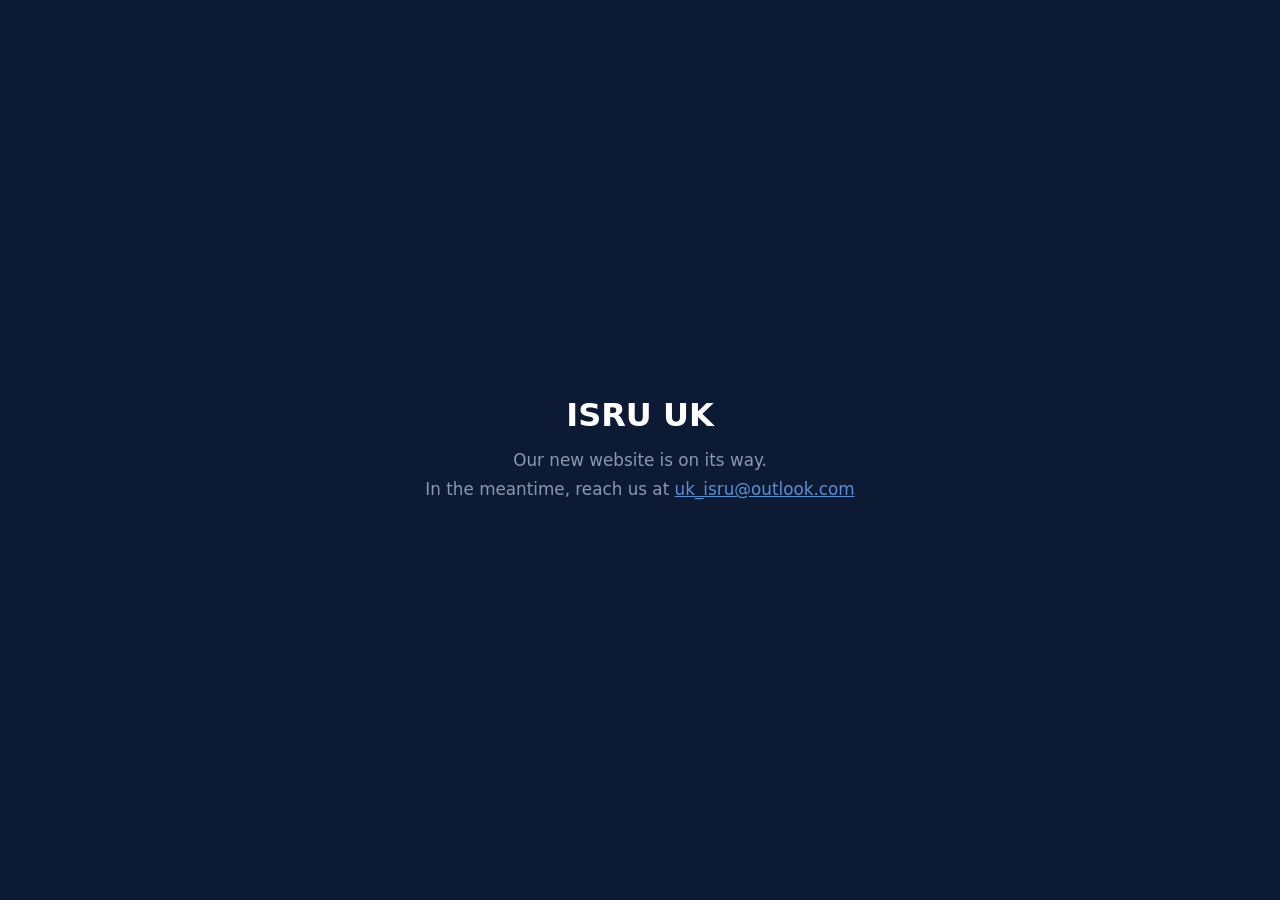
==== commit 5fbaf52d: "Add files via upload" ====
--- a/index.html
+++ b/index.html
@@ -9,7 +9,7 @@
   body { min-height: 100vh; display: flex; align-items: center; justify-content: center;
     background: #0c1a33; font-family: system-ui, sans-serif; color: #fff; text-align: center; padding: 2rem; }
   h1 { font-size: 2rem; margin-bottom: 0.75rem; }
-  p { color: #8899b4; font-size: 1.05rem; }
+  p { color: #8899b4; font-size: 1.05rem; line-height: 1.7; }
   a { color: #5b8fd4; }
 </style>
 </head>
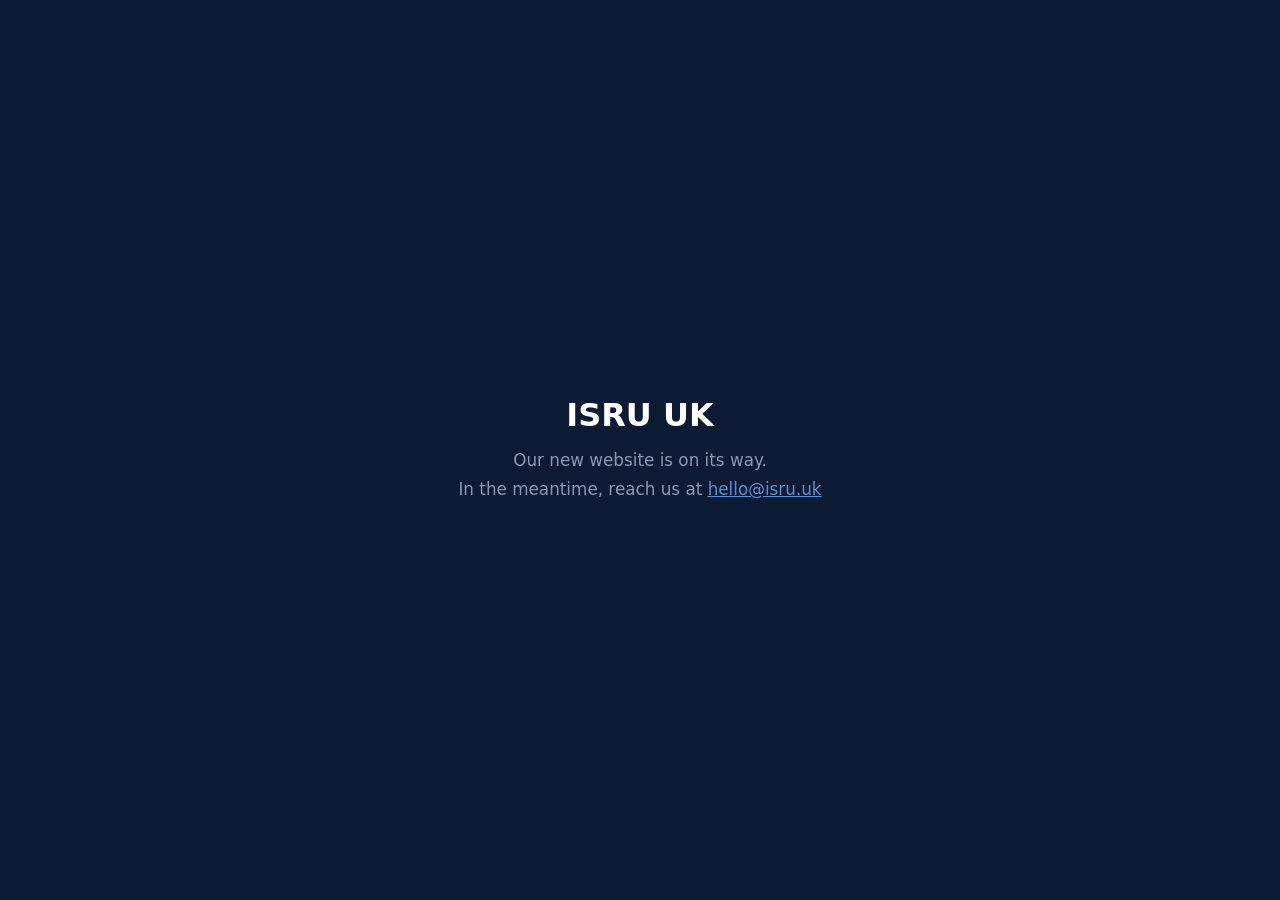
==== commit 26c7de76: "Update index.html" ====
--- a/index.html
+++ b/index.html
@@ -16,7 +16,7 @@
 <body>
 <div>
   <h1>ISRU UK</h1>
-  <p>Our new website is on its way.<br>In the meantime, reach us at <a href="mailto:uk_isru@outlook.com">uk_isru@outlook.com</a></p>
+  <p>Our new website is on its way.<br>In the meantime, reach us at <a href="mailto:hello@isru.uk">hello@isru.uk</a></p>
 </div>
 </body>
 </html>
